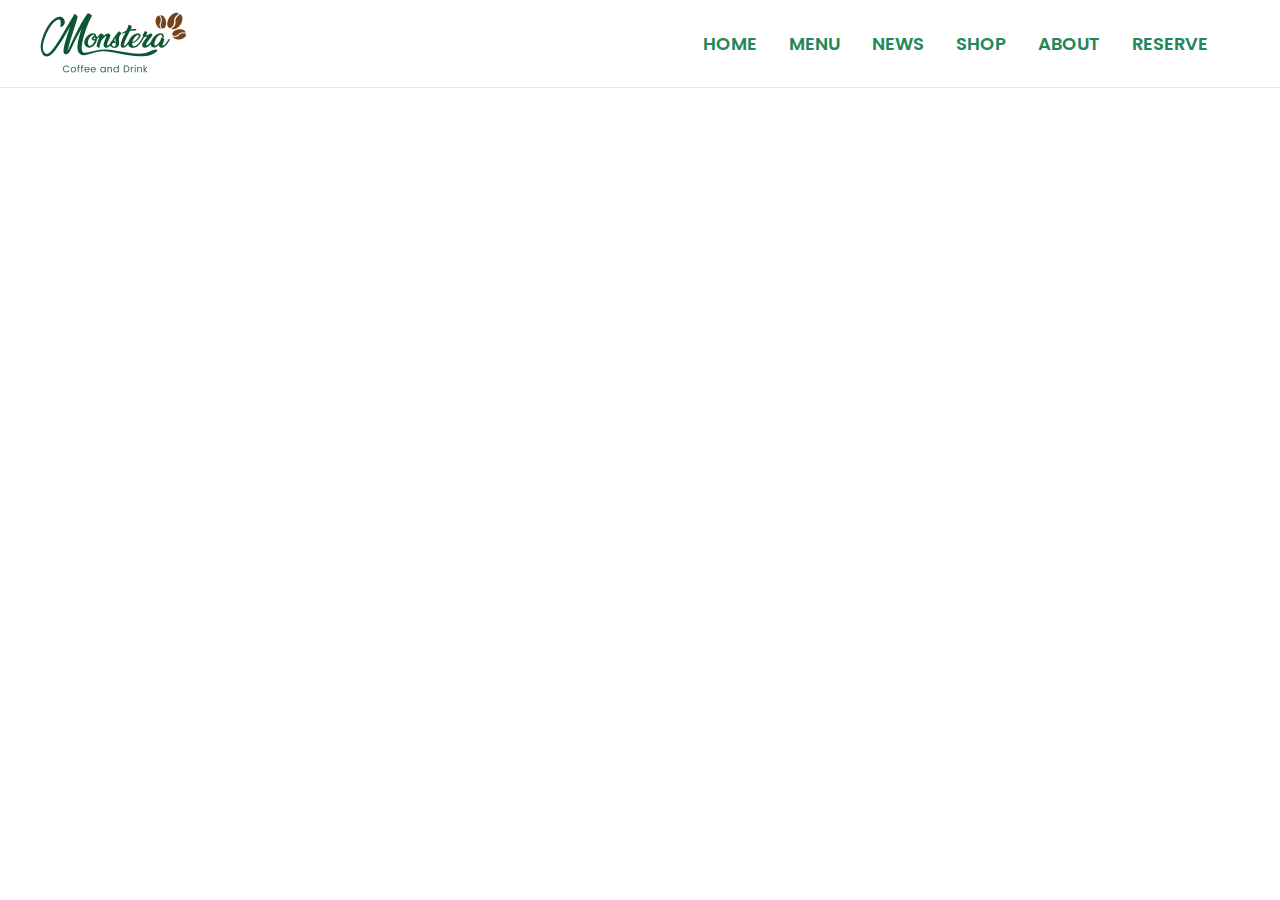
==== menu.html @ 9d906c61 "toi nay ngoi code" ====
<!DOCTYPE html>
<html lang="en">
<head>
    <meta charset="UTF-8">
    <meta name="viewport" content="width=device-width, initial-scale=1.0">
    <link rel="icon" href="./images/logo-black.png">
    <title>Monstera | Menu</title>
    <link rel="stylesheet" href="./css/news-style.css">
    <link rel="preconnect" href="https://fonts.googleapis.com">
    <link rel="preconnect" href="https://fonts.gstatic.com" crossorigin>
    <link href="https://fonts.googleapis.com/css2?family=Cherry+Bomb+One&family=Poppins:wght@300;400;500;600;700;800&family=Send+Flowers&display=swap" rel="stylesheet">
</head>
<body>
    <div class="header-dark">
    </div>       
    <div class="global-main global-main--login">
        <img srcset="images/home/form-logo.png 2x" alt="" class="login-logo">
        <p class="login-title">ログイン</p>
        <p class="login-sub">Monsteraアカウントでログイン</p>
        <form action="#" class="login-form">
            <label for="login-input" class="login-label">メール</label>
            <input type="email" class="login-input" placeholder="Enter your email..." required>
        </form>
        <form action="#" class="login-form">
            <label for="login-input" class="login-label">パスワード</label>
            <input type="password" class="login-input" placeholder="Enter your password..." required>
        </form>
        <button class="login-btn main-btn">ログイン</button>
        <p class="login-forget">パスワードをお忘れですか？</p>
        <div class="login-line"></div>
        <div class="login-diff">
            <p>または</p>
            <div class="login-sns-wrap">
                <img src="images/home/Google.png" alt="" class="login-sns">
                <img src="images/home/Facebook.png" alt="" class="login-sns">
                <img src="images/home/Apple.png" alt="" class="login-sns">
            </div>
            <p>
                で
                <span class="login-change-color">ログイン</span>
            </p>
        </div>
        <p class="login-new">Monsteraアカウントを新規作成</p>
    </div>
    <div class="global-login--comp global-main">
        <p class="comp-title">Monstera</p>
        <img src="images/home/form-logo.png" alt="" class="comp-logo">
        <div class="comp-check">
            <svg xmlns="http://www.w3.org/2000/svg" width="50" height="50" viewBox="0 0 64 64" fill="none">
                <g clip-path="url(#clip0_32_2096)">
                  <path d="M32.0146 64.0293C49.6958 64.0293 64.0293 49.6958 64.0293 32.0146C64.0293 14.3334 49.6958 0 32.0146 0C14.3334 0 0 14.3334 0 32.0146C0 49.6958 14.3334 64.0293 32.0146 64.0293Z" fill="#90C385"/>
                  <path d="M15.0259 30.0229C15.0259 30.0229 28.3531 37.8142 30.96 48.8568C34.6506 27.1232 48.9737 19.6833 48.9737 19.6833" stroke="white" stroke-width="7" stroke-linecap="round" stroke-linejoin="round"/>
                </g>
                <defs>
                  <clipPath id="clip0_32_2096">
                    <rect width="64" height="64" fill="white"/>
                  </clipPath>
                </defs>
            </svg>
        </div>
        <p class="comp-sub">ログインが完了しました！</p>
        <div class="comp-btn-wrap">
            <button class="main-btn comp-btn">完了</button>
        </div>
    </div>
    <div class="update global-main">
        <div class="update-loader">
            <div class="update-item update-item1"></div>
            <div class="update-item update-item2"></div>
            <div class="update-item update-item3"></div>
        </div>
        <p class="update-text">Feature is being updated</p>
        <p class="update-sub">Please try later!</p>
    </div>
    <header class="header" id="header">             
        <div class="header-top container">
            <a href="./index.html" class="logo-box-wrap">
                <img srcset="./images/textLogo-color.png 2x" alt="">
            </a>
            <nav>
                <ul class="menu-list">
                    <li class="menu-item"><a href="./index.html">HOME</a></li>
                    <li class="menu-item"><a href="./menu.html">MENU</a></li>
                    <li class="menu-item"><a href="#">NEWS</a></li>
                    <li class="menu-item"><a href="./shop.html">SHOP</a></li>
                    <li class="menu-item"><a href="./about.html">ABOUT</a></li>
                    <li class="menu-item"><a href="./reserve.html">RESERVE</a></li>
                </ul>
            </nav>
            <div class="header-future">
                <div class="header-search">
                    <svg xmlns="http://www.w3.org/2000/svg" width="32" height="32" viewBox="0 0 29 29" fill="none">
                        <path d="M24.1666 24.1667L19.2729 19.2729M19.2729 19.2729C20.0584 18.4874 20.6814 17.555 21.1065 16.5287C21.5316 15.5024 21.7504 14.4025 21.7504 13.2917C21.7504 12.1808 21.5316 11.0809 21.1065 10.0546C20.6814 9.02837 20.0584 8.09588 19.2729 7.31042C18.4874 6.52495 17.5549 5.90188 16.5287 5.47679C15.5024 5.05169 14.4025 4.8329 13.2917 4.8329C12.1808 4.8329 11.0809 5.05169 10.0546 5.47679C9.02836 5.90188 8.09587 6.52495 7.3104 7.31042C5.72407 8.89674 4.83289 11.0483 4.83289 13.2917C4.83289 15.5351 5.72407 17.6866 7.3104 19.2729C8.89673 20.8592 11.0482 21.7504 13.2917 21.7504C15.5351 21.7504 17.6866 20.8592 19.2729 19.2729Z" stroke="black" stroke-width="2" stroke-linecap="round" stroke-linejoin="round"/>
                    </svg>
                    <div class="header-search-drop">
                        <div class="header-search-wrap">
                            <input type="text" class="header-search-input" placeholder="入力して検索">
                            <a href="#">
                                <button class="header-search-btn main-btn">
                                    検索
                                </button>
                            </a>
                        </div>
                    </div>
                </div>
                <div class="header-cart">
                    <svg xmlns="http://www.w3.org/2000/svg" width="28" height="25" viewBox="0 0 28 25" fill="none">
                        <path d="M9.35665 23.9808C9.93356 23.9808 10.4012 23.5131 10.4012 22.9362C10.4012 22.3593 9.93356 21.8916 9.35665 21.8916C8.77975 21.8916 8.31207 22.3593 8.31207 22.9362C8.31207 23.5131 8.77975 23.9808 9.35665 23.9808Z" stroke="black" stroke-width="2" stroke-linecap="round" stroke-linejoin="round"/>
                        <path d="M23.9808 23.9808C24.5577 23.9808 25.0254 23.5131 25.0254 22.9362C25.0254 22.3593 24.5577 21.8916 23.9808 21.8916C23.4039 21.8916 22.9362 22.3593 22.9362 22.9362C22.9362 23.5131 23.4039 23.9808 23.9808 23.9808Z" stroke="black" stroke-width="2" stroke-linecap="round" stroke-linejoin="round"/>
                        <path d="M1 1H5.17833L8.31208 18.7579H25.0254" stroke="black" stroke-width="2" stroke-linecap="round" stroke-linejoin="round"/>
                        <path d="M8.31206 14.5796H24.5971C24.7179 14.5797 24.835 14.5379 24.9284 14.4613C25.0219 14.3848 25.0859 14.2782 25.1096 14.1598L26.9898 4.75855C27.005 4.68274 27.0032 4.60451 26.9844 4.5295C26.9657 4.4545 26.9306 4.38458 26.8815 4.32481C26.8325 4.26504 26.7708 4.21689 26.7009 4.18385C26.631 4.15081 26.5547 4.1337 26.4773 4.13376H6.2229" stroke="black" stroke-width="2" stroke-linecap="round" stroke-linejoin="round"/>
                    </svg>
                </div>
                <div class="header-user">
                    <svg xmlns="http://www.w3.org/2000/svg" width="30" height="30" viewBox="0 0 28 28" fill="none">
                        <path d="M14 11.6667C16.5774 11.6667 18.6667 9.57732 18.6667 6.99999C18.6667 4.42267 16.5774 2.33333 14 2.33333C11.4227 2.33333 9.33337 4.42267 9.33337 6.99999C9.33337 9.57732 11.4227 11.6667 14 11.6667Z" fill="black"/>
                        <path d="M23.3334 20.4167C23.3334 23.3158 23.3334 25.6667 14 25.6667C4.66669 25.6667 4.66669 23.3158 4.66669 20.4167C4.66669 17.5175 8.84569 15.1667 14 15.1667C19.1544 15.1667 23.3334 17.5175 23.3334 20.4167Z" fill="black"/>
                    </svg>
                    <div class="header-dropdown">
                        <ul class="header-dropdown-list">
                            <li class="header-dropdown-item" id="log-in">Log In</li>
                            <li class="header-dropdown-item" id="sign-up">Sign Up</li>
                            <li class="header-dropdown-item" id="privacy">Privacy</li>
                            <li class="header-dropdown-item" id="term">Terms & Services</li>
                        </ul>
                    </div>
                </div>
            </div>
        </div>
    </header>
    <div class="header-main container">
        <div class="header-item header-item1">
            <div class="header-item1-1 header-img-impo header-img-impo1"></div>
            <div class="header-item1-2 header-img-impo header-img-impo2"></div>
        </div>
        <div class="header-item header-item2">
            <div class="header-item2-1 header-img-impo header-img-impo1"></div>
            <div class="header-item2-2 header-img-impo header-img-impo2"></div>
        </div>
        <div class="header-item header-item3">
            <div class="header-item3-1 header-img-impo header-img-impo1"></div>
            <div class="header-item3-2 header-img-impo header-img-impo2"></div>
        </div>
        <div class="header-item header-item4">
            <div class="header-item4-1 header-img-impo header-img-impo1"></div>
            <div class="header-item4-2 header-img-impo header-img-impo2"></div>
        </div>
        <div class="header-item header-item5">
            <div class="header-item5-1 header-img-impo header-img-impo1"></div>
            <div class="header-item5-2 header-img-impo header-img-impo2"></div>
        </div>
    </div>
    <section class="main">
        
    </section>
    <script href="./js/global.js"></script>
</body>
</html>
---- css/news-style.css ----
*,
*:before,
*:after {
  box-sizing: border-box;
}

* {
  margin: 0;
  padding: 0;
  font: inherit;
}

img,
picture,
svg,
video {
  display: block;
  max-width: 100%;
}

input,
select,
textarea {
  background-color: transparent;
  outline: none;
}

button {
  cursor: pointer;
  background-color: transparent;
  outline: none;
  border: 0;
}

html {
  scroll-behavior: smooth;
}

body {
  min-height: 100vh;
  font-weight: 400;
  font-size: 16px;
  line-height: normal;
}

a {
  text-decoration: none;
}

li {
  list-style-type: none;
}

body {
  font-family: "Poppins", sans-serif;
}

.container {
  max-width: 1280px;
  margin: 0 auto;
  padding: 0 40px;
}

.main-btn {
  color: #FFF;
  font-size: 18px;
  font-weight: 500;
  text-align: center;
  background-color: #238759;
  padding: 10px 20px;
  display: inline-block;
  white-space: nowrap;
  display: flex;
  align-items: center;
  justify-content: space-between;
  transition: 0.2s;
}
.main-btn:hover {
  background-color: #0E5837;
}

.more-btn {
  position: relative;
  margin: 0 auto;
  transition: 0.5s;
  width: 125px;
}
.more-btn:hover {
  width: 160px;
}
.more-btn:hover .right-arrow {
  display: block;
  width: 24px;
  height: 24px;
  z-index: 10;
}

.right-arrow {
  display: none;
  position: absolute;
  right: 20px;
}

.main-title {
  font-size: 28px;
  font-weight: 600;
  text-align: center;
  margin-bottom: 80px;
}
.main-title h2 {
  display: inline-block;
  position: relative;
}
.main-title h2:before {
  content: "";
  width: 0;
  height: 5px;
  background-color: #238759;
  position: absolute;
  bottom: 0;
  left: 50%;
  transform: translateX(-50%);
  transition: 0.2s;
}

.new, .shop, .campain {
  margin-bottom: 90px;
}
.new:hover .main-title h2::before, .shop:hover .main-title h2::before, .campain:hover .main-title h2::before {
  width: 100%;
}

@media screen and (max-width: 1536px) {
  .best {
    display: none;
  }
  .new, .shop, .campain {
    margin-bottom: 60px;
  }
  .new:hover .main-title h2::before, .shop:hover .main-title h2::before, .campain:hover .main-title h2::before {
    width: 100%;
  }
}
.header-dark {
  position: absolute;
  width: 100vw;
  height: 100vh;
  background: rgba(0, 0, 0, 0.5);
  opacity: 0;
  z-index: -100;
  transition: 0.5s;
}

.header {
  width: 100vw;
  margin-bottom: 30px;
  display: flex;
  justify-content: center;
  align-items: center;
  border-bottom: 1px solid rgba(0, 0, 0, 0.1);
}
.header-top {
  width: 100%;
  display: flex;
  align-items: center;
  justify-content: space-between;
  z-index: 100;
}
.header .logo-box-wrap {
  display: block;
  padding: 10px 0;
}
.header-future {
  display: flex;
  align-items: center;
  gap: 28px;
}
.header-user {
  position: relative;
}
.header-user:hover .header-dropdown {
  display: block;
}
.header-dropdown {
  display: none;
  position: absolute;
  background-color: rgba(255, 255, 255, 0.5);
  border: 1px solid rgba(0, 0, 0, 0.1);
  padding: 10px 20px 0px 20px;
  right: 0;
  border-radius: 10px 10px 10px 10px;
  margin-top: 20px;
  text-align: center;
  color: #474747;
  font-weight: 500;
  line-height: normal;
  white-space: nowrap;
}
.header-dropdown::before {
  content: "";
  width: 0;
  height: 0;
  border-left: 8px solid transparent;
  border-right: 8px solid transparent;
  border-bottom: 15px solid rgba(255, 255, 255, 0.5);
  position: absolute;
  right: 7px;
  top: 0;
  transform: translateY(-100%);
}
.header-dropdown-item {
  margin-bottom: 10px;
  cursor: pointer;
  position: relative;
  color: #474747;
}
.header-dropdown-item:first-child::before {
  content: "";
  width: 130%;
  height: 95%;
  position: absolute;
  background-color: transparent;
  left: 0;
  transform: translateY(-150%);
}
.header-dropdown-item:hover {
  color: #238759;
}
.header-search {
  position: relative;
}
.header-search:hover .header-search-drop {
  display: block;
}
.header-search-drop {
  margin-top: 12px;
  position: absolute;
  display: none;
  right: 0;
  padding: 0 0 50px 50px;
}
.header-search-drop::before {
  content: "";
  width: 60%;
  height: 50%;
  right: 0;
  background-color: #fff;
  position: absolute;
  transform: translateY(-100%);
  background-color: transparent;
}
.header-search-wrap {
  display: flex;
  border-radius: 5px;
  background-color: rgba(255, 255, 255, 0.75);
  border: 1px solid #474747;
}
.header-search-input {
  border-radius: 5px 0 0 5px;
  border: none;
  border-right: 0px;
  padding: 0 10px 0 15px;
}
.header-search-input::placeholder {
  font-size: 12px;
}
.header-search-input:focus {
  color: #474747;
}
.header-search-btn {
  font-size: 16px;
  padding: 5px 10px;
  border-radius: 0 5px 5px 0;
}
.header .sns-list {
  margin-top: 40px;
}

.menu-list {
  margin-left: 40px;
  display: flex;
  align-items: center;
}
.menu-item a {
  color: #238759;
  font-size: 18px;
  font-weight: 600;
  line-height: normal;
}

.menu-list li {
  position: relative;
  margin-right: 32px;
}
.menu-list li::before {
  content: "";
  width: 0;
  height: 3px;
  background-color: #238759;
  position: absolute;
  bottom: -2px;
  left: 50%;
  transform: translateX(-50%);
  transition: 0.2s;
}
.menu-list li:hover::before {
  width: 80%;
}

.header-main {
  display: grid;
  grid-template-columns: 1fr 1fr 1fr 1fr;
  grid-template-rows: 2fr 1fr;
  gap: 4px;
  grid-template-areas: "item1 item1 item2 item2" "item3 item4 item4 item5";
  margin-bottom: 40px;
}
.header-item {
  box-shadow: rgba(100, 100, 111, 0.2) 0px 7px 29px 0px;
  position: relative;
  overflow: hidden;
}
.header-item:nth-child(1) > .header-img-impo {
  animation-delay: 0;
}
.header-item:nth-child(2) > .header-img-impo {
  animation-delay: 0.2s;
}
.header-item:nth-child(3) > .header-img-impo {
  animation-delay: 0.4s;
}
.header-item:nth-child(4) > .header-img-impo {
  animation-delay: 0.6s;
}
.header-item:nth-child(5) > .header-img-impo {
  animation-delay: 0.8s;
}
.header-img-impo {
  width: 100%;
  height: 100%;
  background-size: cover;
  position: absolute;
}
.header-img-impo1 {
  animation: subSlider1 10s linear infinite;
}
.header-img-impo2 {
  animation: subSlider2 10s linear infinite;
}
.header-item1 {
  height: 400px;
  grid-area: item1;
}
.header-item1-1 {
  background-image: url(../images/shop/header1-1.png);
  background-position: center right;
}
.header-item1-2 {
  background-image: url(../images/shop/header1-2.png);
}
.header-item2 {
  grid-area: item2;
}
.header-item2-1 {
  background-image: url(../images/shop/header2-1.png);
}
.header-item2-2 {
  background-image: url(../images/shop/header2-2.png);
}
.header-item3 {
  grid-area: item3;
}
.header-item3-1 {
  background-image: url(../images/shop/header3-1.png);
}
.header-item3-2 {
  background-image: url(../images/shop/header3-2.png);
}
.header-item4 {
  grid-area: item4;
}
.header-item4-1 {
  background-image: url(../images/shop/header4-1.png);
}
.header-item4-2 {
  background-image: url(../images/shop/header4-2.png);
}
.header-item5 {
  grid-area: item5;
}
.header-item5-1 {
  background-image: url(../images/shop/header5-1.png);
}
.header-item5-2 {
  background-image: url(../images/shop/header5-2.png);
}

@keyframes subSlider1 {
  0% {
    opacity: 0.5;
    transform: scale(1.05005);
  }
  2% {
    opacity: 1;
  }
  48% {
    opacity: 1;
  }
  52% {
    opacity: 0;
    transform: scale(1.08);
  }
  98% {
    opacity: 0;
    transform: scale(1);
  }
  100% {
    opacity: 0.5;
    transform: scale(1.05005);
  }
}
@keyframes subSlider2 {
  0% {
    opacity: 0.5;
    transform: scale(1.05095);
  }
  2% {
    opacity: 0;
    transform: scale(1.051);
  }
  48% {
    opacity: 0;
    transform: scale(1);
  }
  52% {
    opacity: 1;
  }
  98% {
    opacity: 1;
  }
  100% {
    opacity: 0.5;
    transform: scale(1.05095);
  }
}
.header-search:hover path,
.header-cart:hover path {
  stroke: #238759;
}

.header-user:hover path {
  fill: #238759;
}

@media screen and (max-width: 1536px) {
  .header-future {
    display: none;
  }
}
.global-main {
  padding: 30px 35px;
  background: rgb(255, 255, 255);
  display: inline-block;
  position: absolute;
  top: 50%;
  left: 50%;
  transform: translate(-50%, -50%) scale(0.01);
  z-index: 200;
  display: flex;
  flex-direction: column;
  opacity: 0;
  border-radius: 20px;
  transition: 0.4s;
  z-index: 10000;
}

.header-dark-active {
  opacity: 1;
  z-index: 500;
}

.login-active {
  top: 50%;
  transform: translate(-50%, -50%) scale(1);
  opacity: 1;
}

.login-logo {
  width: 125px;
  height: 120px;
  margin: 0 auto;
}
.login-title {
  color: #238759;
  font-size: 28px;
  font-weight: 600;
  text-align: center;
  margin-bottom: 10px;
}
.login-sub {
  color: #0E5837;
  font-size: 18px;
  font-weight: 600;
  text-align: center;
  margin-bottom: 20px;
}
.login-form {
  padding: 15px 10px;
  border: 1px solid rgba(0, 0, 0, 0.25);
  border-radius: 10px;
  width: 370px;
  display: flex;
  justify-content: space-between;
  margin-bottom: 15px;
}
.login-label {
  font-size: 16px;
  font-weight: 600;
  width: 80px;
}
.login-input {
  border: none;
  width: 240px;
}
.login-input::placeholder {
  color: rgba(0, 0, 0, 0.25);
}
.login-input:focus {
  color: #474747;
}
.login-forget, .login-new {
  font-size: 14px;
  font-weight: 500;
  color: #238759;
  text-align: center;
}
.login-line {
  width: 80%;
  height: 1px;
  background-color: rgba(0, 0, 0, 0.25);
  margin: 10px auto 15px;
}
.login-diff {
  display: flex;
  align-items: center;
  gap: 5px;
  justify-content: center;
  margin-bottom: 20px;
}
.login-diff p {
  font-size: 20px;
  font-weight: 500;
}
.login-diff span {
  color: #238759;
  font-size: 20px;
  font-weight: 600;
  letter-spacing: 1.7px;
}
.login-sns-wrap {
  display: flex;
  align-items: center;
  gap: 5px;
}
.login-sns {
  transform: scale(0.9);
}
.login-sns:first-child {
  margin-left: 2px;
}
.login-sns:last-child {
  margin-top: -3px;
  margin-left: -3px;
}
.login-btn {
  width: 100%;
  display: block;
  margin-top: 5px;
  border-radius: 5px;
  margin-bottom: 15px;
}

.comp-title {
  font-family: "Send Flowers", sans-serif;
  font-size: 50px;
  text-align: center;
}
.comp-logo {
  width: 125px;
  height: 120px;
  margin: 0 auto;
  margin-bottom: 20px;
}
.comp-check {
  display: inline-block;
  margin: 0 auto;
  margin-bottom: 15px;
}
.comp-sub {
  font-size: 20px;
  font-weight: 600;
  color: #238759;
  text-align: center;
  margin-bottom: 20px;
}
.comp-btn {
  margin: 0 auto;
  font-size: 16px;
  font-weight: 500;
}

.update {
  display: flex;
  justify-content: center;
  align-items: center;
}
.update-loader {
  display: flex;
  justify-content: space-between;
  align-items: center;
  width: 60px;
  height: 60px;
  margin-top: 15px;
}
.update-item {
  width: 15px;
  height: 15px;
  background-color: #238759;
  display: flex;
  border-radius: 50%;
}
.update-item1 {
  animation: loader 0.5s infinite linear alternate;
}
.update-item2 {
  animation: loader 0.5s infinite linear alternate 0.25s;
}
.update-item3 {
  animation: loader 0.5s infinite linear alternate 0.55s;
}
.update-text {
  color: #474747;
  font-weight: 500;
  font-size: 15px;
}
.update-sub {
  color: #474747;
  font-weight: 500;
  font-size: 25px;
}

@keyframes loader {
  from {
    transform: translateY(0);
  }
  to {
    transform: translateY(-200%);
  }
}
.header-main {
  margin-top: 40px;
  display: flex;
  position: relative;
  height: 550px;
  padding: 0 100px;
}
.header-content {
  margin-top: 110px;
}
.header-title {
  margin-bottom: 22px;
  color: #4B4B4B;
  font-size: 32px;
  font-weight: 600;
  line-height: 159%;
}
.header-title::first-line {
  font-size: 43px;
}
.header-change-color {
  color: #238759;
}
.header-form {
  display: flex;
  align-items: center;
}
.header-label {
  margin-top: -25px;
  color: #238759;
  font-size: 24px;
  font-weight: 600;
  line-height: 108.5%;
  margin-right: 15px;
  display: block;
}
.header-input {
  display: block;
  border: 1px solid rgba(0, 0, 0, 0.1);
  padding: 12px 25px;
  border-radius: 5px;
  width: 425px;
  margin-bottom: 30px;
}
.header-input::placeholder {
  color: rgba(0, 0, 0, 0.25);
  line-height: 108.5%;
  font-size: 16px;
}
.header-img {
  margin-top: 40px;
  background-color: #238759;
  position: absolute;
  width: 408px;
  height: 408px;
  border-radius: 50%;
  right: 100px;
  z-index: -10;
}
.header-img img {
  animation: flyer 3s infinite alternate ease-in-out;
}

@keyframes flyer {
  0% {
    transform: translate(12%, -8%) rotate(10deg) scale(1.1);
  }
  100% {
    transform: translate(12%, -3%) rotate(10deg) scale(1.1);
  }
}
.anker {
  display: flex;
  align-items: center;
  justify-content: center;
}
.anker-list {
  display: flex;
  gap: 20px;
}
.anker-title {
  color: #238759;
  font-size: 20px;
  font-weight: 700;
  margin-right: 40px;
}
.anker-item {
  font-weight: 600;
  padding: 8px 30px;
  border-radius: 100px;
  background: rgba(0, 0, 0, 0.1);
  letter-spacing: 1.4px;
}
.anker-item:hover .anker-item {
  background-color: rgba(0, 0, 0, 0.1);
}
.anker-item a {
  color: #000;
}

.campains, .business {
  margin-top: 40px;
  margin-bottom: 0;
  padding-top: 30px;
}
.campains-wrap, .business-wrap {
  display: flex;
  justify-content: center;
  gap: 20px;
  padding: 0 100px;
  flex-wrap: wrap;
  margin-bottom: 30px;
}
.campains-item, .business-item {
  min-width: calc(50% - 10px);
  padding: 12px;
  display: flex;
  border-radius: 20px;
  border: 1px solid rgba(0, 0, 0, 0.25);
  background-color: #fff;
}
.campains-item:hover .campains-img img,
.campains-item:hover .business-img img, .business-item:hover .campains-img img,
.business-item:hover .business-img img {
  transform: scale(1.1);
}
.campains-img, .business-img {
  min-width: 156px;
  height: 156px;
  object-fit: cover;
  overflow: hidden;
  border-radius: 10px;
  margin-right: 16px;
}
.campains-img img, .business-img img {
  transition: 0.2s;
}
.campains-time, .business-time {
  color: #797978;
  font-size: 12px;
}
.campains-title, .business-title {
  margin: 4px 0 7px;
  font-size: 20px;
  font-weight: 600;
}
.campains-desc, .business-desc {
  font-size: 15px;
  max-width: 280px;
}
.campains-main-title, .business-main-title {
  margin-bottom: 60px;
}

.footer {
  background-color: #238759;
  padding: 65px 0 25px;
}
.footer-container {
  position: relative;
}
.footer-name {
  font-family: "Send Flowers", sans-serif;
  font-size: 64px;
  color: #fff;
}
.footer-main {
  display: flex;
  justify-content: space-between;
  margin-bottom: 50px;
}
.footer-content {
  width: 525px;
}
.footer-top {
  display: flex;
  align-items: center;
  justify-content: space-between;
  margin-top: 10px;
  margin-bottom: 22px;
}
.footer-feature {
  display: flex;
  justify-content: space-between;
}
.footer-feature a:hover {
  opacity: 0.7;
}
.footer-col {
  display: flex;
  flex-direction: column;
}
.footer-item {
  color: #FFF;
  font-size: 16px;
  font-weight: 300;
}
.footer-subs-title {
  color: #FFF;
  font-size: 46px;
  font-weight: 700;
  line-height: 108.5%;
  margin-bottom: 25px;
}
.footer-subs-title::first-line {
  font-size: 36px;
}
.footer input {
  width: 425px;
  height: 42px;
  background: rgba(255, 255, 255, 0.85);
  border: none;
  border-radius: 5px;
  padding: 0 25px;
}
.footer input::placeholder {
  color: rgba(0, 0, 0, 0.25);
  line-height: 108.5%;
}
.footer-type {
  font-size: 24px;
  color: white;
  margin-right: 22px;
}
.footer-btn {
  background-color: #0E5837;
  margin-top: 20px;
}
.footer-btn:hover {
  background-color: #084429;
}
.footer-to-top {
  display: flex;
  align-items: center;
  gap: 5px;
  justify-content: right;
  font-size: 14px;
  font-weight: 500;
  color: white;
  transition: 0.2s;
  position: absolute;
  bottom: 0;
  right: 0;
}
.footer-to-top:hover {
  opacity: 0.6;
}
.footer-copy {
  font-size: 12px;
  font-weight: 400;
  color: white;
  text-align: center;
}

@media screen and (max-width: 1536px) {
  .footer-subs {
    display: none;
  }
  .footer-content {
    margin: 0 auto;
  }
  .footer-to-top {
    right: 20px;
  }
}

/*# sourceMappingURL=news-style.css.map */
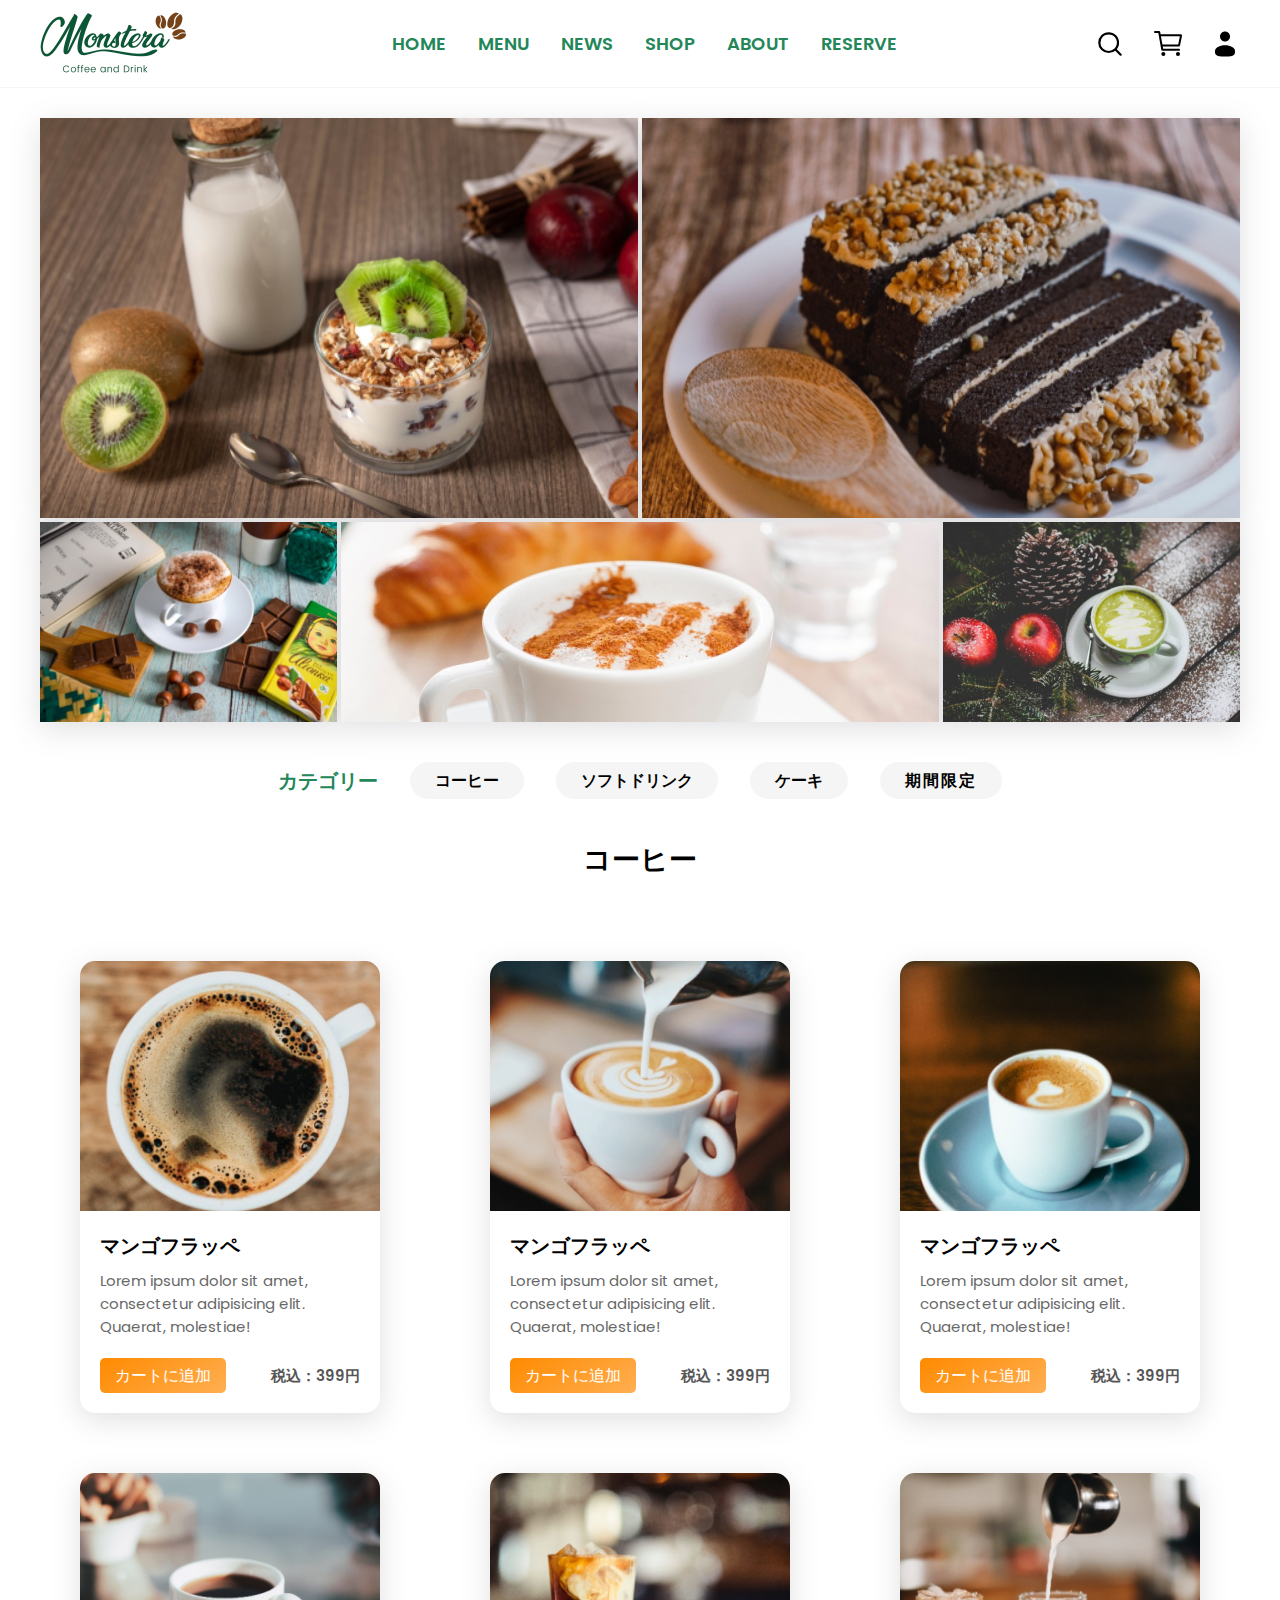
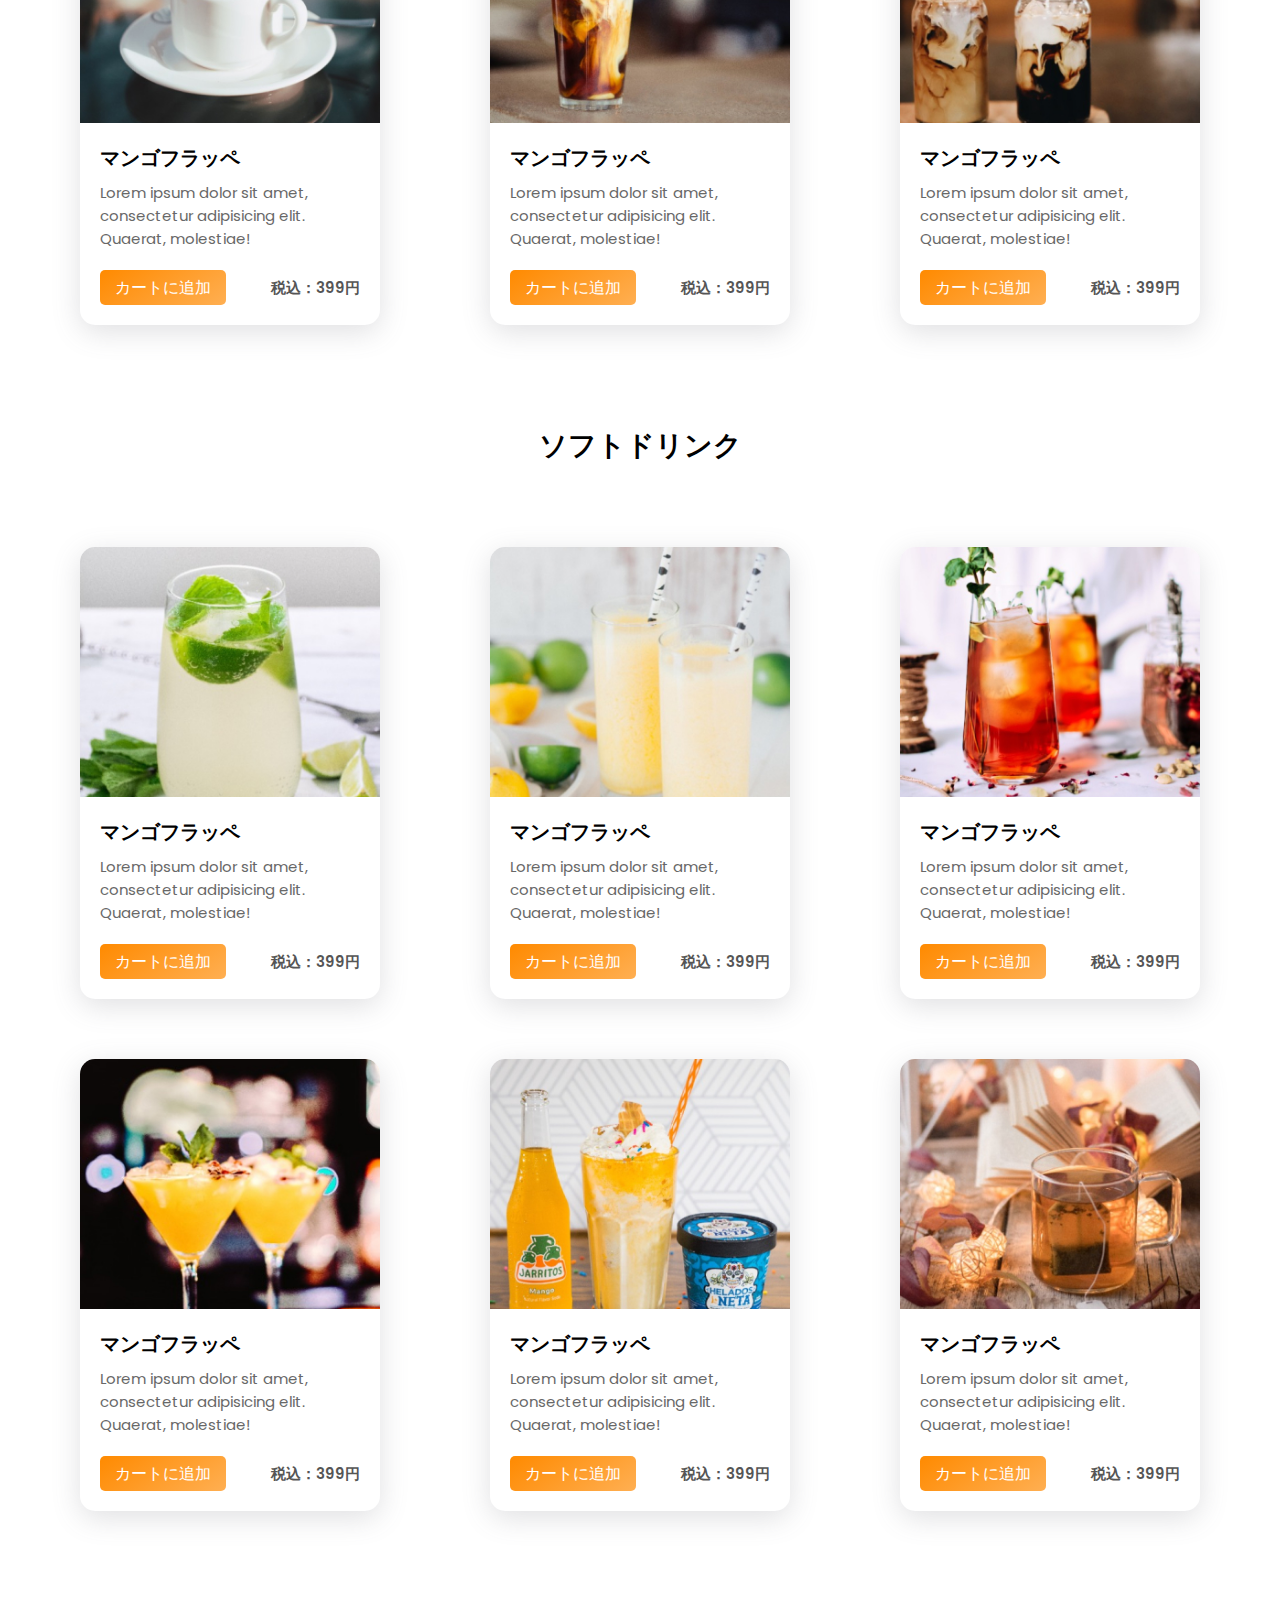
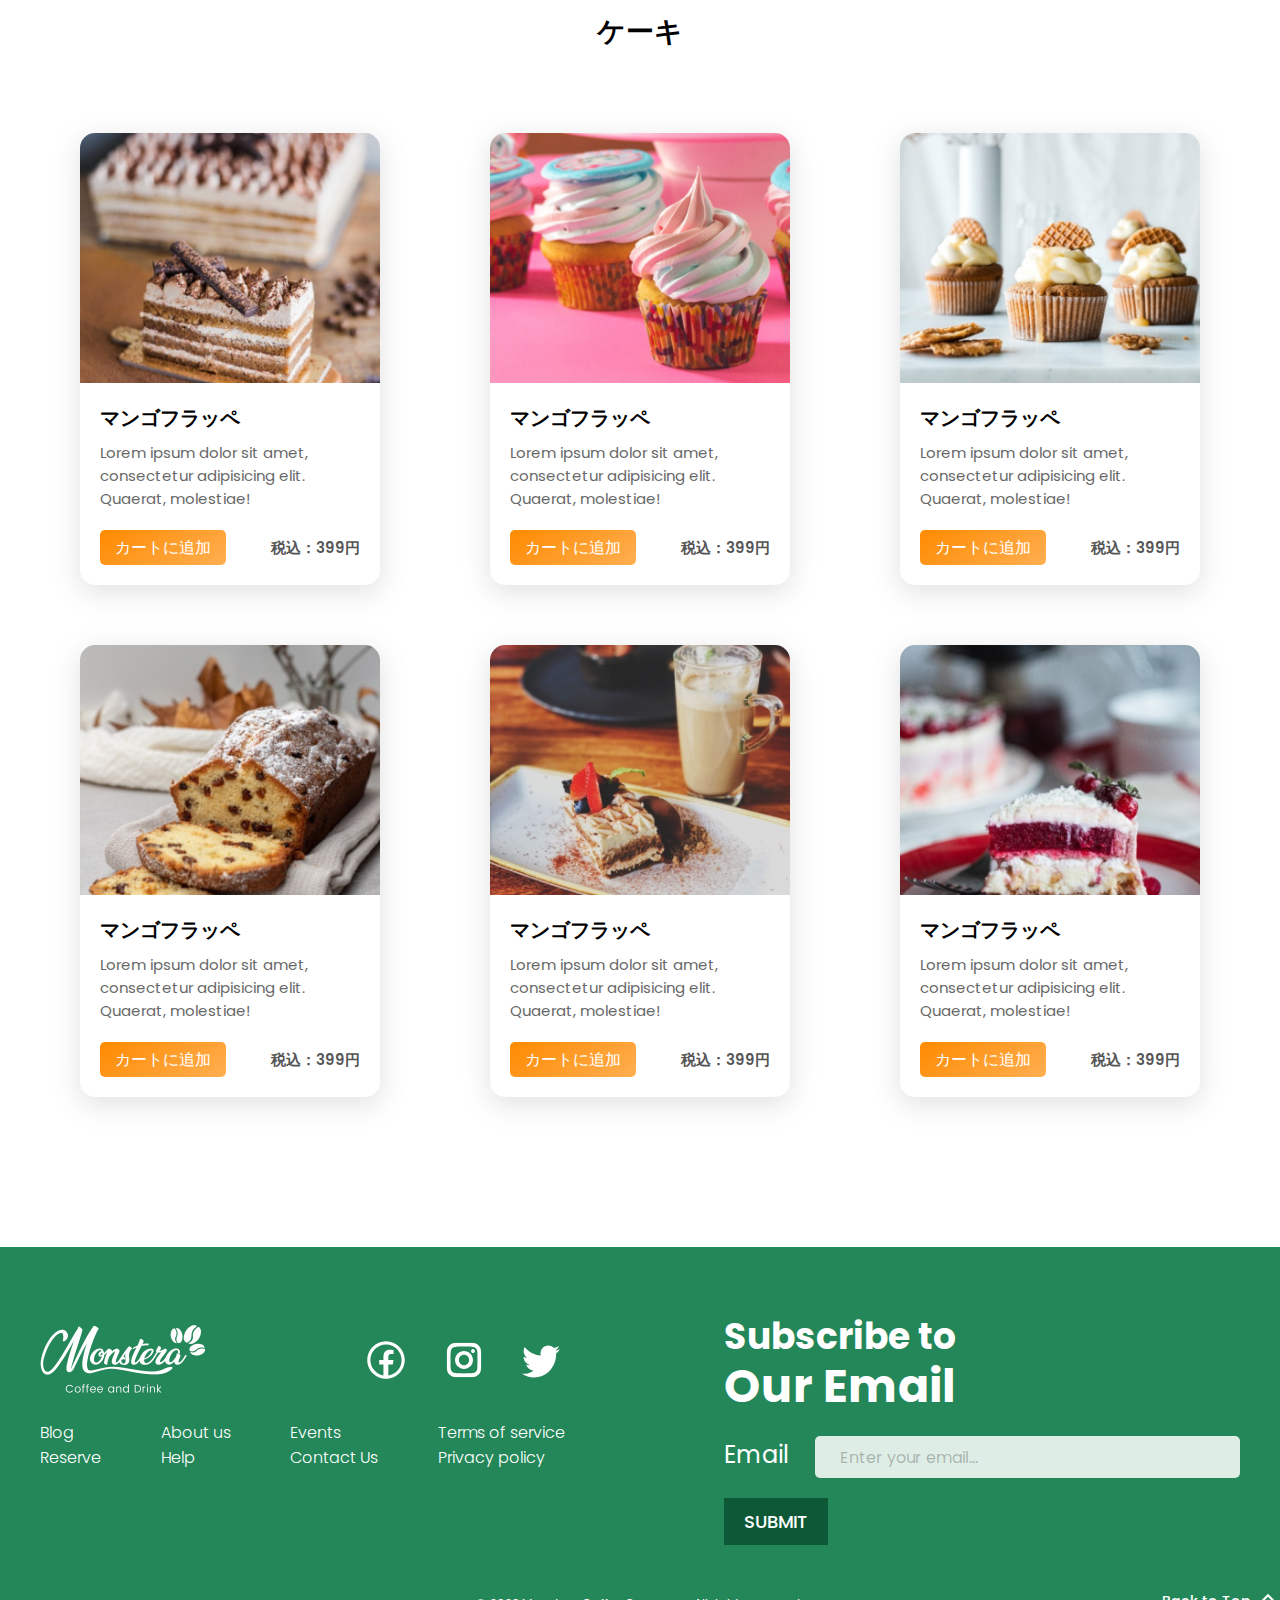
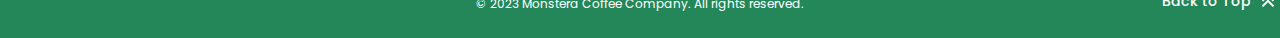
==== commit 4094064d: "m" ====
--- a/menu.html
+++ b/menu.html
@@ -5,7 +5,7 @@
     <meta name="viewport" content="width=device-width, initial-scale=1.0">
     <link rel="icon" href="./images/logo-black.png">
     <title>Monstera | Menu</title>
-    <link rel="stylesheet" href="./css/news-style.css">
+    <link rel="stylesheet" href="./css/menu-style.css">
     <link rel="preconnect" href="https://fonts.googleapis.com">
     <link rel="preconnect" href="https://fonts.gstatic.com" crossorigin>
     <link href="https://fonts.googleapis.com/css2?family=Cherry+Bomb+One&family=Poppins:wght@300;400;500;600;700;800&family=Send+Flowers&display=swap" rel="stylesheet">
@@ -81,8 +81,8 @@
                 <ul class="menu-list">
                     <li class="menu-item"><a href="./index.html">HOME</a></li>
                     <li class="menu-item"><a href="./menu.html">MENU</a></li>
-                    <li class="menu-item"><a href="#">NEWS</a></li>
-                    <li class="menu-item"><a href="./shop.html">SHOP</a></li>
+                    <li class="menu-item"><a href="./news.html">NEWS</a></li>
+                    <li class="menu-item"><a href="#">SHOP</a></li>
                     <li class="menu-item"><a href="./about.html">ABOUT</a></li>
                     <li class="menu-item"><a href="./reserve.html">RESERVE</a></li>
                 </ul>
@@ -151,8 +151,403 @@
         </div>
     </div>
     <section class="main">
-        
+        <div class="category">
+            <div class="category-title">
+                カテゴリー
+            </div>
+            <ul class="category-list">
+                <li class="category-item"><a href="#coffee">コーヒー</a></li>
+                <li class="category-item"><a href="#soft">ソフトドリンク</a></li>
+                <li class="category-item"><a href="#cake">ケーキ</a></li>
+                <li class="category-item"><a href="#kikan">期間限定</a></li>
+            </ul>
+        </div>
+        <div class="coffee container" id="coffee">
+            <div class="main-title">
+                <h2>コーヒー</h2>
+            </div>
+            <div class="coffee-container">
+                <div class="coffee-item">
+                    <div class="coffee-img"><img src="./images/menu/cf1.jpg" alt=""></div>
+                    <div class="coffee-content">
+                        <p class="coffee-item-title">マンゴフラッペ</p>
+                        <p class="coffee-desc">Lorem ipsum dolor sit amet, consectetur adipisicing elit. Quaerat, molestiae!</p>
+                        <div class="coffee-bottom">
+                            <button class="orange-btn">
+                                <p class="orange-add">カートに追加</p>
+                                <img srcset="images/shop/button-cart.png 2x" alt="" class="orange-cart">
+                            </button>
+                            <div class="coffee-price">
+                                税込：399円
+                            </div>
+                        </div>
+                    </div>
+                </div>
+                <div class="coffee-item">
+                    <div class="coffee-img"><img src="./images/menu/cf2.jpg" alt=""></div>
+                    <div class="coffee-content">
+                        <p class="coffee-item-title">マンゴフラッペ</p>
+                        <p class="coffee-desc">Lorem ipsum dolor sit amet, consectetur adipisicing elit. Quaerat, molestiae!</p>
+                        <div class="coffee-bottom">
+                            <button class="orange-btn">
+                                <p class="orange-add">カートに追加</p>
+                                <img srcset="images/shop/button-cart.png 2x" alt="" class="orange-cart">
+                            </button>
+                            <div class="coffee-price">
+                                税込：399円
+                            </div>
+                        </div>
+                    </div>
+                </div>
+                <div class="coffee-item">
+                    <div class="coffee-img"><img src="./images/menu/cf3.jpg" alt=""></div>
+                    <div class="coffee-content">
+                        <p class="coffee-item-title">マンゴフラッペ</p>
+                        <p class="coffee-desc">Lorem ipsum dolor sit amet, consectetur adipisicing elit. Quaerat, molestiae!</p>
+                        <div class="coffee-bottom">
+                            <button class="orange-btn">
+                                <p class="orange-add">カートに追加</p>
+                                <img srcset="images/shop/button-cart.png 2x" alt="" class="orange-cart">
+                            </button>
+                            <div class="coffee-price">
+                                税込：399円
+                            </div>
+                        </div>
+                    </div>
+                </div>
+                <div class="coffee-item">
+                    <div class="coffee-img"><img src="./images/menu/cf4.jpg" alt=""></div>
+                    <div class="coffee-content">
+                        <p class="coffee-item-title">マンゴフラッペ</p>
+                        <p class="coffee-desc">Lorem ipsum dolor sit amet, consectetur adipisicing elit. Quaerat, molestiae!</p>
+                        <div class="coffee-bottom">
+                            <button class="orange-btn">
+                                <p class="orange-add">カートに追加</p>
+                                <img srcset="images/shop/button-cart.png 2x" alt="" class="orange-cart">
+                            </button>
+                            <div class="coffee-price">
+                                税込：399円
+                            </div>
+                        </div>
+                    </div>
+                </div>
+                <div class="coffee-item">
+                    <div class="coffee-img"><img src="./images/menu/cf5.jpg" alt=""></div>
+                    <div class="coffee-content">
+                        <p class="coffee-item-title">マンゴフラッペ</p>
+                        <p class="coffee-desc">Lorem ipsum dolor sit amet, consectetur adipisicing elit. Quaerat, molestiae!</p>
+                        <div class="coffee-bottom">
+                            <button class="orange-btn">
+                                <p class="orange-add">カートに追加</p>
+                                <img srcset="images/shop/button-cart.png 2x" alt="" class="orange-cart">
+                            </button>
+                            <div class="coffee-price">
+                                税込：399円
+                            </div>
+                        </div>
+                    </div>
+                </div>
+                <div class="coffee-item">
+                    <div class="coffee-img"><img src="./images/menu/cf6.jpg" alt=""></div>
+                    <div class="coffee-content">
+                        <p class="coffee-item-title">マンゴフラッペ</p>
+                        <p class="coffee-desc">Lorem ipsum dolor sit amet, consectetur adipisicing elit. Quaerat, molestiae!</p>
+                        <div class="coffee-bottom">
+                            <button class="orange-btn">
+                                <p class="orange-add">カートに追加</p>
+                                <img srcset="images/shop/button-cart.png 2x" alt="" class="orange-cart">
+                            </button>
+                            <div class="coffee-price">
+                                税込：399円
+                            </div>
+                        </div>
+                    </div>
+                </div>
+            </div>
+        </div>
+        <div class="coffee container soft" id="soft">
+            <div class="main-title">
+                <h2>ソフトドリンク</h2>
+            </div>
+            <div class="coffee-container">
+                <div class="coffee-item">
+                    <div class="coffee-img"><img src="./images/menu/so1.jpg" alt=""></div>
+                    <div class="coffee-content">
+                        <p class="coffee-item-title">マンゴフラッペ</p>
+                        <p class="coffee-desc">Lorem ipsum dolor sit amet, consectetur adipisicing elit. Quaerat, molestiae!</p>
+                        <div class="coffee-bottom">
+                            <button class="orange-btn">
+                                <p class="orange-add">カートに追加</p>
+                                <img srcset="images/shop/button-cart.png 2x" alt="" class="orange-cart">
+                            </button>
+                            <div class="coffee-price">
+                                税込：399円
+                            </div>
+                        </div>
+                    </div>
+                </div>
+                <div class="coffee-item">
+                    <div class="coffee-img"><img src="./images/menu/so2.jpg" alt=""></div>
+                    <div class="coffee-content">
+                        <p class="coffee-item-title">マンゴフラッペ</p>
+                        <p class="coffee-desc">Lorem ipsum dolor sit amet, consectetur adipisicing elit. Quaerat, molestiae!</p>
+                        <div class="coffee-bottom">
+                            <button class="orange-btn">
+                                <p class="orange-add">カートに追加</p>
+                                <img srcset="images/shop/button-cart.png 2x" alt="" class="orange-cart">
+                            </button>
+                            <div class="coffee-price">
+                                税込：399円
+                            </div>
+                        </div>
+                    </div>
+                </div>
+                <div class="coffee-item">
+                    <div class="coffee-img"><img src="./images/menu/so3.jpg" alt=""></div>
+                    <div class="coffee-content">
+                        <p class="coffee-item-title">マンゴフラッペ</p>
+                        <p class="coffee-desc">Lorem ipsum dolor sit amet, consectetur adipisicing elit. Quaerat, molestiae!</p>
+                        <div class="coffee-bottom">
+                            <button class="orange-btn">
+                                <p class="orange-add">カートに追加</p>
+                                <img srcset="images/shop/button-cart.png 2x" alt="" class="orange-cart">
+                            </button>
+                            <div class="coffee-price">
+                                税込：399円
+                            </div>
+                        </div>
+                    </div>
+                </div>
+                <div class="coffee-item">
+                    <div class="coffee-img"><img src="./images/menu/so4.jpg" alt=""></div>
+                    <div class="coffee-content">
+                        <p class="coffee-item-title">マンゴフラッペ</p>
+                        <p class="coffee-desc">Lorem ipsum dolor sit amet, consectetur adipisicing elit. Quaerat, molestiae!</p>
+                        <div class="coffee-bottom">
+                            <button class="orange-btn">
+                                <p class="orange-add">カートに追加</p>
+                                <img srcset="images/shop/button-cart.png 2x" alt="" class="orange-cart">
+                            </button>
+                            <div class="coffee-price">
+                                税込：399円
+                            </div>
+                        </div>
+                    </div>
+                </div>
+                <div class="coffee-item">
+                    <div class="coffee-img"><img src="./images/menu/so5.jpg" alt=""></div>
+                    <div class="coffee-content">
+                        <p class="coffee-item-title">マンゴフラッペ</p>
+                        <p class="coffee-desc">Lorem ipsum dolor sit amet, consectetur adipisicing elit. Quaerat, molestiae!</p>
+                        <div class="coffee-bottom">
+                            <button class="orange-btn">
+                                <p class="orange-add">カートに追加</p>
+                                <img srcset="images/shop/button-cart.png 2x" alt="" class="orange-cart">
+                            </button>
+                            <div class="coffee-price">
+                                税込：399円
+                            </div>
+                        </div>
+                    </div>
+                </div>
+                <div class="coffee-item">
+                    <div class="coffee-img"><img src="./images/menu/so6.jpg" alt=""></div>
+                    <div class="coffee-content">
+                        <p class="coffee-item-title">マンゴフラッペ</p>
+                        <p class="coffee-desc">Lorem ipsum dolor sit amet, consectetur adipisicing elit. Quaerat, molestiae!</p>
+                        <div class="coffee-bottom">
+                            <button class="orange-btn">
+                                <p class="orange-add">カートに追加</p>
+                                <img srcset="images/shop/button-cart.png 2x" alt="" class="orange-cart">
+                            </button>
+                            <div class="coffee-price">
+                                税込：399円
+                            </div>
+                        </div>
+                    </div>
+                </div>
+            </div>
+        </div>
+        <div class="coffee container cake" id="cake">
+            <div class="main-title">
+                <h2>ケーキ</h2>
+            </div>
+            <div class="coffee-container">
+                <div class="coffee-item">
+                    <div class="coffee-img"><img src="./images/menu/ca1.jpg" alt=""></div>
+                    <div class="coffee-content">
+                        <p class="coffee-item-title">マンゴフラッペ</p>
+                        <p class="coffee-desc">Lorem ipsum dolor sit amet, consectetur adipisicing elit. Quaerat, molestiae!</p>
+                        <div class="coffee-bottom">
+                            <button class="orange-btn">
+                                <p class="orange-add">カートに追加</p>
+                                <img srcset="images/shop/button-cart.png 2x" alt="" class="orange-cart">
+                            </button>
+                            <div class="coffee-price">
+                                税込：399円
+                            </div>
+                        </div>
+                    </div>
+                </div>
+                <div class="coffee-item">
+                    <div class="coffee-img"><img src="./images/menu/ca2.jpg" alt=""></div>
+                    <div class="coffee-content">
+                        <p class="coffee-item-title">マンゴフラッペ</p>
+                        <p class="coffee-desc">Lorem ipsum dolor sit amet, consectetur adipisicing elit. Quaerat, molestiae!</p>
+                        <div class="coffee-bottom">
+                            <button class="orange-btn">
+                                <p class="orange-add">カートに追加</p>
+                                <img srcset="images/shop/button-cart.png 2x" alt="" class="orange-cart">
+                            </button>
+                            <div class="coffee-price">
+                                税込：399円
+                            </div>
+                        </div>
+                    </div>
+                </div>
+                <div class="coffee-item">
+                    <div class="coffee-img"><img src="./images/menu/ca3.jpg" alt=""></div>
+                    <div class="coffee-content">
+                        <p class="coffee-item-title">マンゴフラッペ</p>
+                        <p class="coffee-desc">Lorem ipsum dolor sit amet, consectetur adipisicing elit. Quaerat, molestiae!</p>
+                        <div class="coffee-bottom">
+                            <button class="orange-btn">
+                                <p class="orange-add">カートに追加</p>
+                                <img srcset="images/shop/button-cart.png 2x" alt="" class="orange-cart">
+                            </button>
+                            <div class="coffee-price">
+                                税込：399円
+                            </div>
+                        </div>
+                    </div>
+                </div>
+                <div class="coffee-item">
+                    <div class="coffee-img"><img src="./images/menu/ca4.jpg" alt=""></div>
+                    <div class="coffee-content">
+                        <p class="coffee-item-title">マンゴフラッペ</p>
+                        <p class="coffee-desc">Lorem ipsum dolor sit amet, consectetur adipisicing elit. Quaerat, molestiae!</p>
+                        <div class="coffee-bottom">
+                            <button class="orange-btn">
+                                <p class="orange-add">カートに追加</p>
+                                <img srcset="images/shop/button-cart.png 2x" alt="" class="orange-cart">
+                            </button>
+                            <div class="coffee-price">
+                                税込：399円
+                            </div>
+                        </div>
+                    </div>
+                </div>
+                <div class="coffee-item">
+                    <div class="coffee-img"><img src="./images/menu/ca5.jpg" alt=""></div>
+                    <div class="coffee-content">
+                        <p class="coffee-item-title">マンゴフラッペ</p>
+                        <p class="coffee-desc">Lorem ipsum dolor sit amet, consectetur adipisicing elit. Quaerat, molestiae!</p>
+                        <div class="coffee-bottom">
+                            <button class="orange-btn">
+                                <p class="orange-add">カートに追加</p>
+                                <img srcset="images/shop/button-cart.png 2x" alt="" class="orange-cart">
+                            </button>
+                            <div class="coffee-price">
+                                税込：399円
+                            </div>
+                        </div>
+                    </div>
+                </div>
+                <div class="coffee-item">
+                    <div class="coffee-img"><img src="./images/menu/ca6.jpg" alt=""></div>
+                    <div class="coffee-content">
+                        <p class="coffee-item-title">マンゴフラッペ</p>
+                        <p class="coffee-desc">Lorem ipsum dolor sit amet, consectetur adipisicing elit. Quaerat, molestiae!</p>
+                        <div class="coffee-bottom">
+                            <button class="orange-btn">
+                                <p class="orange-add">カートに追加</p>
+                                <img srcset="images/shop/button-cart.png 2x" alt="" class="orange-cart">
+                            </button>
+                            <div class="coffee-price">
+                                税込：399円
+                            </div>
+                        </div>
+                    </div>
+                </div>
+            </div>
+        </div>
     </section>
+    <footer class="footer" style="margin-top: 90px;">
+        <div class="footer-container container">
+            <div class="footer-main">
+                <div class="footer-content">
+                    <div class="footer-top">
+                        <p class="footer-name">
+                            <img srcset="./images/textLogo--white.png 2x" alt="">
+                        </p>
+                        <div class="sns-list">
+                            <a class="facebook" href="#">
+                                <svg xmlns="http://www.w3.org/2000/svg" width="50" height="50" viewBox="0 0 34 34" fill="none">
+                                    <path d="M17 4.25C9.9705 4.25 4.25 9.9705 4.25 17C4.25 24.0295 9.9705 29.75 17 29.75C24.0295 29.75 29.75 24.0295 29.75 17C29.75 9.9705 24.0295 4.25 17 4.25ZM17 6.375C22.8809 6.375 27.625 11.1191 27.625 17C27.6276 19.5436 26.7155 22.0033 25.0552 23.9303C23.3949 25.8572 21.097 27.1229 18.581 27.4964V20.0983H21.607L22.0819 17.0244H18.581V15.3457C18.581 14.0707 19.0007 12.937 20.1939 12.937H22.1117V10.2553C21.7749 10.2096 21.0619 10.1107 19.7147 10.1107C16.9012 10.1107 15.2522 11.5961 15.2522 14.9813V17.0244H12.3601V20.0983H15.2522V27.4699C12.771 27.0615 10.5158 25.7842 8.88961 23.8662C7.26341 21.9483 6.37212 19.5146 6.375 17C6.375 11.1191 11.1191 6.375 17 6.375Z" fill="white"/>
+                                </svg>
+                            </a>
+                            <a class="instagram" href="#">
+                                <svg xmlns="http://www.w3.org/2000/svg" width="36" height="36" viewBox="0 0 25 26" fill="none">
+                                    <g clip-path="url(#clip0_1_73)">
+                                      <path d="M18.0396 0.580208C19.3083 0.638542 20.1854 0.825 20.9958 1.13958C21.7642 1.42689 22.4599 1.87999 23.0333 2.46667C23.62 3.04009 24.0731 3.73575 24.3604 4.50417C24.675 5.31562 24.8615 6.19167 24.9198 7.46042C24.9917 9.03333 25 9.5875 25 13C25 16.4125 24.9917 16.9667 24.9198 18.5396C24.8615 19.8083 24.675 20.6854 24.3604 21.4969C24.073 22.2649 23.6199 22.9602 23.0333 23.5333C22.4599 24.12 21.7643 24.5731 20.9958 24.8604C20.1844 25.175 19.3083 25.3615 18.0396 25.4198C16.4667 25.4917 15.9135 25.5 12.5 25.5C9.08646 25.5 8.53229 25.4917 6.96042 25.4198C5.69167 25.3615 4.81458 25.175 4.00312 24.8604C3.23507 24.573 2.53977 24.1199 1.96667 23.5333C1.37999 22.9599 0.926886 22.2642 0.639583 21.4958C0.325 20.6844 0.138542 19.8083 0.0802083 18.5396C0.00833333 16.9688 0 16.4146 0 13C0 9.58646 0.00833333 9.03125 0.0802083 7.46042C0.138542 6.19167 0.325 5.31458 0.639583 4.50417C0.926886 3.73575 1.37999 3.04009 1.96667 2.46667C2.53979 1.88012 3.23508 1.42702 4.00312 1.13958C4.81562 0.825 5.69167 0.638542 6.96042 0.580208C8.53125 0.508333 9.08542 0.5 12.5 0.5C15.9135 0.5 16.4688 0.508333 18.0396 0.580208ZM12.5 3.27812C9.125 3.27812 8.60833 3.28542 7.08646 3.35521C6.12083 3.39896 5.54167 3.52187 5.00937 3.72917C4.60081 3.87732 4.23164 4.11714 3.93021 4.43021C3.61647 4.73109 3.37654 5.10043 3.22917 5.50937C3.02292 6.04062 2.89896 6.62083 2.85521 7.58646C2.78542 9.10833 2.77812 9.625 2.77812 13C2.77812 16.375 2.78542 16.8917 2.85521 18.4135C2.89896 19.3792 3.02187 19.9583 3.22917 20.4896C3.40625 20.9437 3.59375 21.2323 3.93021 21.5698C4.26771 21.9073 4.55625 22.0948 5.00937 22.2708C5.54062 22.4771 6.12083 22.601 7.08646 22.6448C8.60937 22.7146 9.12604 22.7219 12.5 22.7219C15.875 22.7219 16.3906 22.7146 17.9135 22.6448C18.8792 22.601 19.4583 22.4781 19.9906 22.2708C20.3992 22.1227 20.7684 21.8829 21.0698 21.5698C21.4073 21.2323 21.5948 20.9437 21.7708 20.4906C21.9771 19.9594 22.101 19.3792 22.1448 18.4135C22.2146 16.8906 22.2219 16.374 22.2219 13C22.2219 9.62604 22.2146 9.10937 22.1448 7.58646C22.101 6.62083 21.9781 6.04167 21.7708 5.51042C21.6235 5.10113 21.3836 4.73143 21.0698 4.43021C20.7686 4.11637 20.3989 3.87643 19.9896 3.72917C19.4583 3.52292 18.8781 3.39896 17.9125 3.35521C16.3906 3.28542 15.874 3.27812 12.499 3.27812H12.5ZM12.5 19.4812C10.7811 19.4812 9.13253 18.7984 7.91706 17.5829C6.70159 16.3675 6.01875 14.7189 6.01875 13C6.01875 11.2811 6.70159 9.63253 7.91706 8.41706C9.13253 7.20159 10.7811 6.51875 12.5 6.51875C14.2189 6.51875 15.8675 7.20159 17.0829 8.41706C18.2984 9.63253 18.9812 11.2811 18.9812 13C18.9812 14.7189 18.2984 16.3675 17.0829 17.5829C15.8675 18.7984 14.2189 19.4812 12.5 19.4812ZM12.5 16.7042C13.4824 16.7042 14.4246 16.3139 15.1192 15.6192C15.8139 14.9246 16.2042 13.9824 16.2042 13C16.2042 12.0176 15.8139 11.0754 15.1192 10.3808C14.4246 9.68609 13.4824 9.29583 12.5 9.29583C11.5176 9.29583 10.5754 9.68609 9.88076 10.3808C9.18609 11.0754 8.79583 12.0176 8.79583 13C8.79583 13.9824 9.18609 14.9246 9.88076 15.6192C10.5754 16.3139 11.5176 16.7042 12.5 16.7042ZM18.9812 7.90729C18.6128 7.90729 18.2595 7.76094 17.999 7.50044C17.7385 7.23994 17.5922 6.88663 17.5922 6.51823C17.5922 6.14983 17.7385 5.79651 17.999 5.53601C18.2595 5.27551 18.6128 5.12917 18.9812 5.12917C19.3497 5.12917 19.703 5.27551 19.9635 5.53601C20.224 5.79651 20.3703 6.14983 20.3703 6.51823C20.3703 6.88663 20.224 7.23994 19.9635 7.50044C19.703 7.76094 19.3497 7.90729 18.9812 7.90729Z" fill="white"/>
+                                    </g>
+                                    <defs>
+                                      <clipPath id="clip0_1_73">
+                                        <rect width="25" height="25" fill="white" transform="translate(0 0.5)"/>
+                                      </clipPath>
+                                    </defs>
+                                </svg>
+                            </a>
+                            <a class="twitter" href="#">
+                                <svg xmlns="http://www.w3.org/2000/svg" width="48" height="45" viewBox="0 0 31 32" fill="none">
+                                    <path d="M29.0109 8.00001C28.0163 8.46668 26.9442 8.77334 25.8334 8.92001C26.97 8.21334 27.8484 7.09334 28.2617 5.74668C27.1896 6.41334 26.0013 6.88001 24.7484 7.14668C23.7279 6.00001 22.2942 5.33334 20.6667 5.33334C17.6313 5.33334 15.1513 7.89334 15.1513 11.0533C15.1513 11.5067 15.2029 11.9467 15.2934 12.36C10.695 12.12 6.60045 9.84001 3.87503 6.38668C3.39711 7.22668 3.12586 8.21334 3.12586 9.25334C3.12586 11.24 4.09461 13 5.59295 14C4.67586 14 3.82336 13.7333 3.0742 13.3333V13.3733C3.0742 16.1467 4.98586 18.4667 7.51753 18.9867C6.70472 19.2163 5.8514 19.2482 5.02461 19.08C5.37544 20.2167 6.06252 21.2112 6.98926 21.9239C7.916 22.6366 9.03582 23.0316 10.1913 23.0533C8.23264 24.6539 5.80478 25.5191 3.3067 25.5067C2.86753 25.5067 2.42836 25.48 1.9892 25.4267C4.44336 27.0533 7.36253 28 10.4884 28C20.6667 28 26.2596 19.28 26.2596 11.72C26.2596 11.4667 26.2596 11.2267 26.2467 10.9733C27.3317 10.1733 28.2617 9.16001 29.0109 8.00001Z" fill="white"/>
+                                </svg>
+                            </a>
+                        </div>
+                    </div>
+                    <div class="footer-feature">
+                        <div class="footer-col">
+                            <a href="#" class="footer-item">Blog</a>
+                            <a href="#" class="footer-item">Reserve</a>
+                        </div>
+                        <div class="footer-col">
+                            <a href="#" class="footer-item">About us</a>
+                            <a href="#" class="footer-item">Help</a>
+                        </div>
+                        <div class="footer-col">
+                            <a href="#" class="footer-item">Events</a>
+                            <a href="#" class="footer-item">Contact Us</a>
+                        </div>
+                        <div class="footer-col">
+                            <a href="#" class="footer-item">Terms of service</a>
+                            <a href="#" class="footer-item">Privacy policy</a>
+                        </div>
+                    </div>
+                </div>
+                <div class="footer-subs">
+                    <p class="footer-subs-title">Subscribe to <br>Our Email</p>
+                    <div class="footer-type-box">
+                        <form action="#">
+                            <label for="footer-type-label" class="footer-type">Email</label>
+                            <input type="text" placeholder="Enter your email...">
+                        </form>
+                    </div>
+                    <button class="footer-btn main-btn">SUBMIT</button>
+                </div>
+            </div>
+            <a href="#header">
+                <div class="footer-to-top">
+                    <p>Back to Top</p>
+                    <svg xmlns="http://www.w3.org/2000/svg" width="24" height="24" viewBox="0 0 24 24" fill="none">
+                        <path d="M12 4.83594L5.79303 11.0429L7.20703 12.4569L12 7.66394L16.793 12.4569L18.207 11.0429L12 4.83594ZM12 10.4859L5.79303 16.6929L7.20703 18.1069L12 13.3139L16.793 18.1069L18.207 16.6929L12 10.4859Z" fill="white"/>
+                    </svg>
+                </div>
+            </a>
+            <div class="footer-copy">
+                &copy; 2023 Monstera Coffee Company. All rights reserved.
+            </div>
+        </div>
+    </footer>
     <script href="./js/global.js"></script>
 </body>
 </html>--- a/css/menu-style.css
+++ b/css/menu-style.css
@@ -0,0 +1,957 @@
+*,
+*:before,
+*:after {
+  box-sizing: border-box;
+}
+
+* {
+  margin: 0;
+  padding: 0;
+  font: inherit;
+}
+
+img,
+picture,
+svg,
+video {
+  display: block;
+  max-width: 100%;
+}
+
+input,
+select,
+textarea {
+  background-color: transparent;
+  outline: none;
+}
+
+button {
+  cursor: pointer;
+  background-color: transparent;
+  outline: none;
+  border: 0;
+}
+
+html {
+  scroll-behavior: smooth;
+}
+
+body {
+  min-height: 100vh;
+  font-weight: 400;
+  font-size: 16px;
+  line-height: normal;
+}
+
+a {
+  text-decoration: none;
+}
+
+li {
+  list-style-type: none;
+}
+
+body {
+  font-family: "Poppins", sans-serif;
+}
+
+.container {
+  max-width: 1280px;
+  margin: 0 auto;
+  padding: 0 40px;
+}
+
+.main-btn {
+  color: #FFF;
+  font-size: 18px;
+  font-weight: 500;
+  text-align: center;
+  background-color: #238759;
+  padding: 10px 20px;
+  display: inline-block;
+  white-space: nowrap;
+  display: flex;
+  align-items: center;
+  justify-content: space-between;
+  transition: 0.2s;
+}
+.main-btn:hover {
+  background-color: #0E5837;
+}
+
+.more-btn {
+  position: relative;
+  margin: 0 auto;
+  transition: 0.5s;
+  width: 125px;
+}
+.more-btn:hover {
+  width: 160px;
+}
+.more-btn:hover .right-arrow {
+  display: block;
+  width: 24px;
+  height: 24px;
+  z-index: 10;
+}
+
+.right-arrow {
+  display: none;
+  position: absolute;
+  right: 20px;
+}
+
+.main-title {
+  font-size: 28px;
+  font-weight: 600;
+  text-align: center;
+  margin-bottom: 80px;
+}
+.main-title h2 {
+  display: inline-block;
+  position: relative;
+}
+.main-title h2:before {
+  content: "";
+  width: 0;
+  height: 5px;
+  background-color: #238759;
+  position: absolute;
+  bottom: 0;
+  left: 50%;
+  transform: translateX(-50%);
+  transition: 0.2s;
+}
+
+.new, .shop, .campain, .fashion, .product, .plant {
+  margin-bottom: 90px;
+}
+.new:hover .main-title h2::before, .shop:hover .main-title h2::before, .campain:hover .main-title h2::before, .fashion:hover .main-title h2::before, .product:hover .main-title h2::before, .plant:hover .main-title h2::before {
+  width: 100%;
+}
+
+.orange-btn {
+  background: linear-gradient(145deg, #FF8A00 0%, #FFAF52 100%);
+  padding: 5px 15px;
+  color: white;
+  display: flex;
+  align-items: center;
+  gap: 10px;
+  border-radius: 5px;
+  position: relative;
+  width: 126px;
+  white-space: nowrap;
+  transition: 0.2s;
+}
+.orange-btn:hover {
+  width: 154px;
+}
+.orange-btn:hover .orange-cart {
+  display: block;
+}
+.orange-cart {
+  display: none;
+  position: absolute;
+  top: 50%;
+  right: 15px;
+  transform: translateY(-50%);
+}
+
+.sns-list {
+  display: flex;
+  align-items: center;
+  gap: 15px;
+}
+
+.header-dark {
+  position: absolute;
+  width: 100vw;
+  height: 100vh;
+  background: rgba(0, 0, 0, 0.5);
+  opacity: 0;
+  z-index: -100;
+  transition: 0.5s;
+}
+
+.header {
+  width: 100vw;
+  margin-bottom: 30px;
+  display: flex;
+  justify-content: center;
+  align-items: center;
+  border-bottom: 1px solid #F5F5F5;
+}
+.header-top {
+  width: 100%;
+  display: flex;
+  align-items: center;
+  justify-content: space-between;
+  z-index: 100;
+}
+.header .logo-box-wrap {
+  display: block;
+  padding: 10px 0;
+}
+.header-future {
+  display: flex;
+  align-items: center;
+  gap: 28px;
+}
+.header-user {
+  position: relative;
+}
+.header-user:hover .header-dropdown {
+  display: block;
+}
+.header-dropdown {
+  display: none;
+  position: absolute;
+  background-color: rgba(255, 255, 255, 0.5);
+  border: 1px solid #F5F5F5;
+  padding: 10px 20px 0px 20px;
+  right: 0;
+  border-radius: 10px 10px 10px 10px;
+  margin-top: 20px;
+  text-align: center;
+  color: #474747;
+  font-weight: 500;
+  line-height: normal;
+  white-space: nowrap;
+}
+.header-dropdown::before {
+  content: "";
+  width: 0;
+  height: 0;
+  border-left: 8px solid transparent;
+  border-right: 8px solid transparent;
+  border-bottom: 15px solid rgba(255, 255, 255, 0.5);
+  position: absolute;
+  right: 7px;
+  top: 0;
+  transform: translateY(-100%);
+}
+.header-dropdown-item {
+  margin-bottom: 10px;
+  cursor: pointer;
+  position: relative;
+  color: #474747;
+}
+.header-dropdown-item:first-child::before {
+  content: "";
+  width: 130%;
+  height: 95%;
+  position: absolute;
+  background-color: transparent;
+  left: 0;
+  transform: translateY(-150%);
+}
+.header-dropdown-item:hover {
+  color: #238759;
+}
+.header-search {
+  position: relative;
+}
+.header-search:hover .header-search-drop {
+  display: block;
+}
+.header-search-drop {
+  margin-top: 12px;
+  position: absolute;
+  display: none;
+  right: 0;
+  padding: 0 0 50px 50px;
+}
+.header-search-drop::before {
+  content: "";
+  width: 60%;
+  height: 50%;
+  right: 0;
+  background-color: #fff;
+  position: absolute;
+  transform: translateY(-100%);
+  background-color: transparent;
+}
+.header-search-wrap {
+  display: flex;
+  border-radius: 5px;
+  background-color: rgba(255, 255, 255, 0.75);
+  border: 1px solid #474747;
+}
+.header-search-input {
+  border-radius: 5px 0 0 5px;
+  border: none;
+  border-right: 0px;
+  padding: 0 10px 0 15px;
+}
+.header-search-input::placeholder {
+  font-size: 12px;
+}
+.header-search-input:focus {
+  color: #474747;
+}
+.header-search-btn {
+  font-size: 16px;
+  padding: 5px 10px;
+  border-radius: 0 5px 5px 0;
+}
+.header .sns-list {
+  margin-top: 40px;
+}
+
+.menu-list {
+  margin-left: 40px;
+  display: flex;
+  align-items: center;
+}
+.menu-item a {
+  color: #238759;
+  font-size: 18px;
+  font-weight: 600;
+  line-height: normal;
+}
+
+.menu-list li {
+  position: relative;
+  margin-right: 32px;
+}
+.menu-list li::before {
+  content: "";
+  width: 0;
+  height: 3px;
+  background-color: #238759;
+  position: absolute;
+  bottom: -2px;
+  left: 50%;
+  transform: translateX(-50%);
+  transition: 0.2s;
+}
+.menu-list li:hover::before {
+  width: 80%;
+}
+
+.header-main {
+  display: grid;
+  grid-template-columns: 1fr 1fr 1fr 1fr;
+  grid-template-rows: 2fr 1fr;
+  gap: 4px;
+  grid-template-areas: "item1 item1 item2 item2" "item3 item4 item4 item5";
+  margin-bottom: 40px;
+}
+.header-item {
+  box-shadow: rgba(100, 100, 111, 0.2) 0px 7px 29px 0px;
+  position: relative;
+  overflow: hidden;
+}
+.header-item:nth-child(1) > .header-img-impo {
+  animation-delay: 0;
+}
+.header-item:nth-child(2) > .header-img-impo {
+  animation-delay: 0.2s;
+}
+.header-item:nth-child(3) > .header-img-impo {
+  animation-delay: 0.4s;
+}
+.header-item:nth-child(4) > .header-img-impo {
+  animation-delay: 0.6s;
+}
+.header-item:nth-child(5) > .header-img-impo {
+  animation-delay: 0.8s;
+}
+.header-img-impo {
+  width: 100%;
+  height: 100%;
+  background-size: cover;
+  position: absolute;
+}
+.header-img-impo1 {
+  animation: subSlider1 10s linear infinite;
+}
+.header-img-impo2 {
+  animation: subSlider2 10s linear infinite;
+}
+.header-item1 {
+  height: 400px;
+  grid-area: item1;
+}
+.header-item1-1 {
+  background-image: url(../images/shop/header1-1.png);
+  background-position: center right;
+}
+.header-item1-2 {
+  background-image: url(../images/shop/header1-2.png);
+}
+.header-item2 {
+  grid-area: item2;
+}
+.header-item2-1 {
+  background-image: url(../images/shop/header2-1.png);
+}
+.header-item2-2 {
+  background-image: url(../images/shop/header2-2.png);
+}
+.header-item3 {
+  grid-area: item3;
+}
+.header-item3-1 {
+  background-image: url(../images/shop/header3-1.png);
+}
+.header-item3-2 {
+  background-image: url(../images/shop/header3-2.png);
+}
+.header-item4 {
+  grid-area: item4;
+}
+.header-item4-1 {
+  background-image: url(../images/shop/header4-1.png);
+}
+.header-item4-2 {
+  background-image: url(../images/shop/header4-2.png);
+}
+.header-item5 {
+  grid-area: item5;
+}
+.header-item5-1 {
+  background-image: url(../images/shop/header5-1.png);
+}
+.header-item5-2 {
+  background-image: url(../images/shop/header5-2.png);
+}
+
+@keyframes subSlider1 {
+  0% {
+    opacity: 0.5;
+    transform: scale(1.05005);
+  }
+  2% {
+    opacity: 1;
+  }
+  48% {
+    opacity: 1;
+  }
+  52% {
+    opacity: 0;
+    transform: scale(1.08);
+  }
+  98% {
+    opacity: 0;
+    transform: scale(1);
+  }
+  100% {
+    opacity: 0.5;
+    transform: scale(1.05005);
+  }
+}
+@keyframes subSlider2 {
+  0% {
+    opacity: 0.5;
+    transform: scale(1.05095);
+  }
+  2% {
+    opacity: 0;
+    transform: scale(1.051);
+  }
+  48% {
+    opacity: 0;
+    transform: scale(1);
+  }
+  52% {
+    opacity: 1;
+  }
+  98% {
+    opacity: 1;
+  }
+  100% {
+    opacity: 0.5;
+    transform: scale(1.05095);
+  }
+}
+.header-search:hover path,
+.header-cart:hover path {
+  stroke: #238759;
+}
+
+.header-user:hover path {
+  fill: #238759;
+}
+
+.global-main {
+  padding: 30px 35px;
+  background: rgb(255, 255, 255);
+  display: inline-block;
+  position: absolute;
+  top: 50%;
+  left: 50%;
+  transform: translate(-50%, -50%) scale(0.01);
+  z-index: 200;
+  display: flex;
+  flex-direction: column;
+  opacity: 0;
+  border-radius: 20px;
+  transition: 0.4s;
+  z-index: 10000;
+}
+
+.header-dark-active {
+  opacity: 1;
+  z-index: 500;
+}
+
+.login-active {
+  top: 50%;
+  transform: translate(-50%, -50%) scale(1);
+  opacity: 1;
+}
+
+.login-logo {
+  width: 125px;
+  height: 120px;
+  margin: 0 auto;
+}
+.login-title {
+  color: #238759;
+  font-size: 28px;
+  font-weight: 600;
+  text-align: center;
+  margin-bottom: 10px;
+}
+.login-sub {
+  color: #0E5837;
+  font-size: 18px;
+  font-weight: 600;
+  text-align: center;
+  margin-bottom: 20px;
+}
+.login-form {
+  padding: 15px 10px;
+  border: 1px solid rgba(0, 0, 0, 0.25);
+  border-radius: 10px;
+  width: 370px;
+  display: flex;
+  justify-content: space-between;
+  margin-bottom: 15px;
+}
+.login-label {
+  font-size: 16px;
+  font-weight: 600;
+  width: 80px;
+}
+.login-input {
+  border: none;
+  width: 240px;
+}
+.login-input::placeholder {
+  color: rgba(0, 0, 0, 0.25);
+}
+.login-input:focus {
+  color: #474747;
+}
+.login-forget, .login-new {
+  font-size: 14px;
+  font-weight: 500;
+  color: #238759;
+  text-align: center;
+}
+.login-line {
+  width: 80%;
+  height: 1px;
+  background-color: rgba(0, 0, 0, 0.25);
+  margin: 10px auto 15px;
+}
+.login-diff {
+  display: flex;
+  align-items: center;
+  gap: 5px;
+  justify-content: center;
+  margin-bottom: 20px;
+}
+.login-diff p {
+  font-size: 20px;
+  font-weight: 500;
+}
+.login-diff span {
+  color: #238759;
+  font-size: 20px;
+  font-weight: 600;
+  letter-spacing: 1.7px;
+}
+.login-sns-wrap {
+  display: flex;
+  align-items: center;
+  gap: 5px;
+}
+.login-sns {
+  transform: scale(0.9);
+}
+.login-sns:first-child {
+  margin-left: 2px;
+}
+.login-sns:last-child {
+  margin-top: -3px;
+  margin-left: -3px;
+}
+.login-btn {
+  width: 100%;
+  display: block;
+  margin-top: 5px;
+  border-radius: 5px;
+  margin-bottom: 15px;
+}
+
+.comp-title {
+  font-family: "Send Flowers", sans-serif;
+  font-size: 50px;
+  text-align: center;
+}
+.comp-logo {
+  width: 125px;
+  height: 120px;
+  margin: 0 auto;
+  margin-bottom: 20px;
+}
+.comp-check {
+  display: inline-block;
+  margin: 0 auto;
+  margin-bottom: 15px;
+}
+.comp-sub {
+  font-size: 20px;
+  font-weight: 600;
+  color: #238759;
+  text-align: center;
+  margin-bottom: 20px;
+}
+.comp-btn {
+  margin: 0 auto;
+  font-size: 16px;
+  font-weight: 500;
+}
+
+.update {
+  display: flex;
+  justify-content: center;
+  align-items: center;
+}
+.update-loader {
+  display: flex;
+  justify-content: space-between;
+  align-items: center;
+  width: 60px;
+  height: 60px;
+  margin-top: 15px;
+}
+.update-item {
+  width: 15px;
+  height: 15px;
+  background-color: #238759;
+  display: flex;
+  border-radius: 50%;
+}
+.update-item1 {
+  animation: loader 0.5s infinite linear alternate;
+}
+.update-item2 {
+  animation: loader 0.5s infinite linear alternate 0.25s;
+}
+.update-item3 {
+  animation: loader 0.5s infinite linear alternate 0.55s;
+}
+.update-text {
+  color: #474747;
+  font-weight: 500;
+  font-size: 15px;
+}
+.update-sub {
+  color: #474747;
+  font-weight: 500;
+  font-size: 25px;
+}
+
+@keyframes loader {
+  from {
+    transform: translateY(0);
+  }
+  to {
+    transform: translateY(-200%);
+  }
+}
+.category {
+  display: flex;
+  align-items: center;
+  justify-content: center;
+  margin-left: 32px;
+}
+.category-title {
+  margin-right: 32px;
+  color: #238759;
+  font-size: 20px;
+  font-weight: 700;
+  white-space: nowrap;
+}
+.category-list {
+  display: flex;
+  align-items: center;
+}
+.category-item {
+  margin-right: 32px;
+  padding: 6px 25px;
+  background-color: #F5F5F5;
+  border-radius: 100px;
+  color: #000;
+  font-size: 16px;
+  font-weight: 600;
+  white-space: nowrap;
+}
+.category-item:nth-child(4) {
+  letter-spacing: 2px;
+}
+.category-item:hover {
+  background: rgba(0, 0, 0, 0.2);
+}
+.category-item a {
+  color: black;
+}
+
+.coffee {
+  margin-top: 40px;
+}
+.coffee-container {
+  display: flex;
+  flex-wrap: wrap;
+  justify-content: space-between;
+  margin-left: 40px;
+}
+.coffee-item {
+  display: flex;
+  flex-direction: column;
+  max-width: 300px;
+  box-shadow: rgba(100, 100, 111, 0.2) 0px 7px 29px 0px;
+  border-radius: 15px;
+  overflow: hidden;
+  align-self: stretch;
+  margin-right: 40px;
+  margin-bottom: 60px;
+}
+.coffee-item img {
+  transition: 0.2s;
+}
+.coffee-item:hover .coffee-img img {
+  transform: scale(1.06);
+}
+.coffee-item:hover .coffee-img:before {
+  opacity: 1;
+}
+.coffee-img {
+  overflow: hidden;
+  max-width: 300px;
+  max-height: 250px;
+  position: relative;
+}
+.coffee-img::before {
+  content: "";
+  width: 100%;
+  height: 100%;
+  background: rgba(0, 0, 0, 0.08);
+  position: absolute;
+  top: 0;
+  left: 0;
+  opacity: 0;
+  z-index: 100;
+  transition: 0.2s;
+}
+.coffee-content {
+  padding: 20px;
+}
+.coffee-item-title {
+  color: #000;
+  font-size: 20px;
+  font-weight: 600;
+  margin-bottom: 8px;
+}
+.coffee-desc {
+  color: #686868;
+  font-size: 15px;
+  font-weight: 400;
+  white-space: normal;
+  margin-bottom: 20px;
+}
+.coffee-bottom {
+  display: flex;
+  align-items: center;
+  justify-content: space-between;
+}
+.coffee-price {
+  color: #555;
+  font-size: 15px;
+  font-weight: 600;
+}
+
+.footer {
+  background-color: #238759;
+  padding: 65px 0 25px;
+}
+.footer-container {
+  position: relative;
+}
+.footer-name {
+  font-family: "Send Flowers", sans-serif;
+  font-size: 64px;
+  color: #fff;
+}
+.footer-main {
+  display: flex;
+  justify-content: space-between;
+  margin-bottom: 50px;
+}
+.footer-content {
+  width: 525px;
+}
+.footer-top {
+  display: flex;
+  align-items: center;
+  justify-content: space-between;
+  margin-top: 10px;
+  margin-bottom: 22px;
+}
+.footer-feature {
+  display: flex;
+  justify-content: space-between;
+}
+.footer-feature a:hover {
+  opacity: 0.7;
+}
+.footer-col {
+  display: flex;
+  flex-direction: column;
+}
+.footer-item {
+  color: #FFF;
+  font-size: 16px;
+  font-weight: 300;
+}
+.footer-subs-title {
+  color: #FFF;
+  font-size: 46px;
+  font-weight: 700;
+  line-height: 108.5%;
+  margin-bottom: 25px;
+}
+.footer-subs-title::first-line {
+  font-size: 36px;
+}
+.footer input {
+  width: 425px;
+  height: 42px;
+  background: rgba(255, 255, 255, 0.85);
+  border: none;
+  border-radius: 5px;
+  padding: 0 25px;
+}
+.footer input::placeholder {
+  color: rgba(0, 0, 0, 0.25);
+  line-height: 108.5%;
+}
+.footer-type {
+  font-size: 24px;
+  color: white;
+  margin-right: 22px;
+}
+.footer-btn {
+  background-color: #0E5837;
+  margin-top: 20px;
+}
+.footer-btn:hover {
+  background-color: #084429;
+}
+.footer-to-top {
+  display: flex;
+  align-items: center;
+  gap: 5px;
+  justify-content: right;
+  font-size: 14px;
+  font-weight: 500;
+  color: white;
+  transition: 0.2s;
+  position: absolute;
+  bottom: 0;
+  right: 0;
+}
+.footer-to-top:hover {
+  opacity: 0.6;
+}
+.footer-copy {
+  font-size: 12px;
+  font-weight: 400;
+  color: white;
+  text-align: center;
+}
+
+.sns-list {
+  display: flex;
+  align-items: center;
+}
+.sns-list a {
+  margin-left: 20px;
+}
+
+@media screen and (max-width: 768px) {
+  .header {
+    margin-bottom: 15px;
+  }
+  .header-item1 {
+    height: 250px;
+  }
+  .header-future {
+    display: none;
+  }
+  .category {
+    margin-left: 20px;
+  }
+  .category-title {
+    margin-right: 20px;
+    font-size: 16px;
+  }
+  .category-item {
+    margin-right: 20px;
+    padding: 6px 15px;
+    font-size: 14px;
+  }
+  .footer-main {
+    justify-content: center;
+  }
+  .footer-subs {
+    display: none;
+  }
+  .coffee-content {
+    padding: 8px;
+  }
+  .coffee-item-title {
+    font-size: 16px;
+    margin-bottom: 6px;
+  }
+  .coffee-item {
+    max-width: 180px;
+    margin-right: 15px;
+  }
+  .coffee-desc {
+    font-size: 12px;
+    margin-bottom: 12px;
+    line-height: 1.4;
+  }
+  .coffee-price {
+    font-size: 12px;
+  }
+  .coffee .orange-btn {
+    padding: 2px 8px;
+    width: 88px;
+  }
+  .coffee .orange-add {
+    font-size: 12px;
+    font-weight: 600;
+  }
+  .coffee .orange-cart {
+    display: none;
+    visibility: hidden;
+  }
+}
+
+/*# sourceMappingURL=menu-style.css.map */
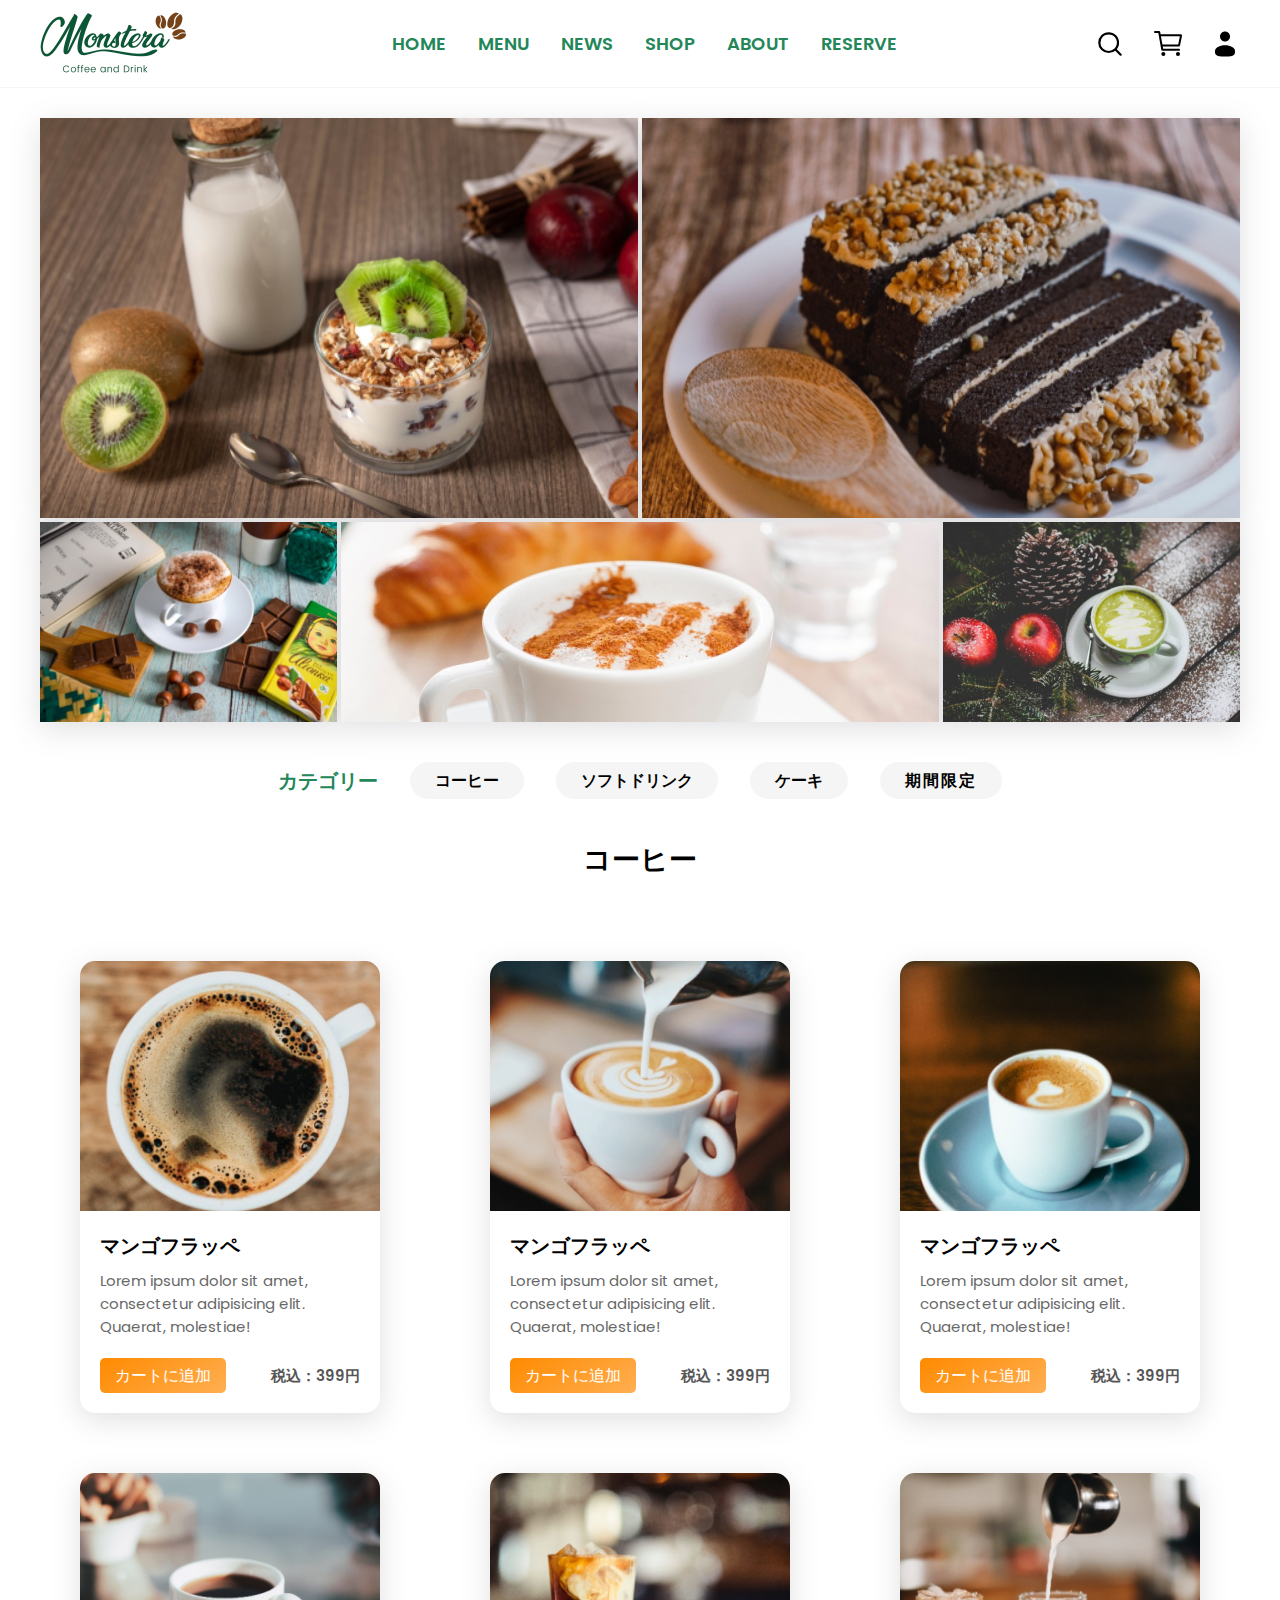
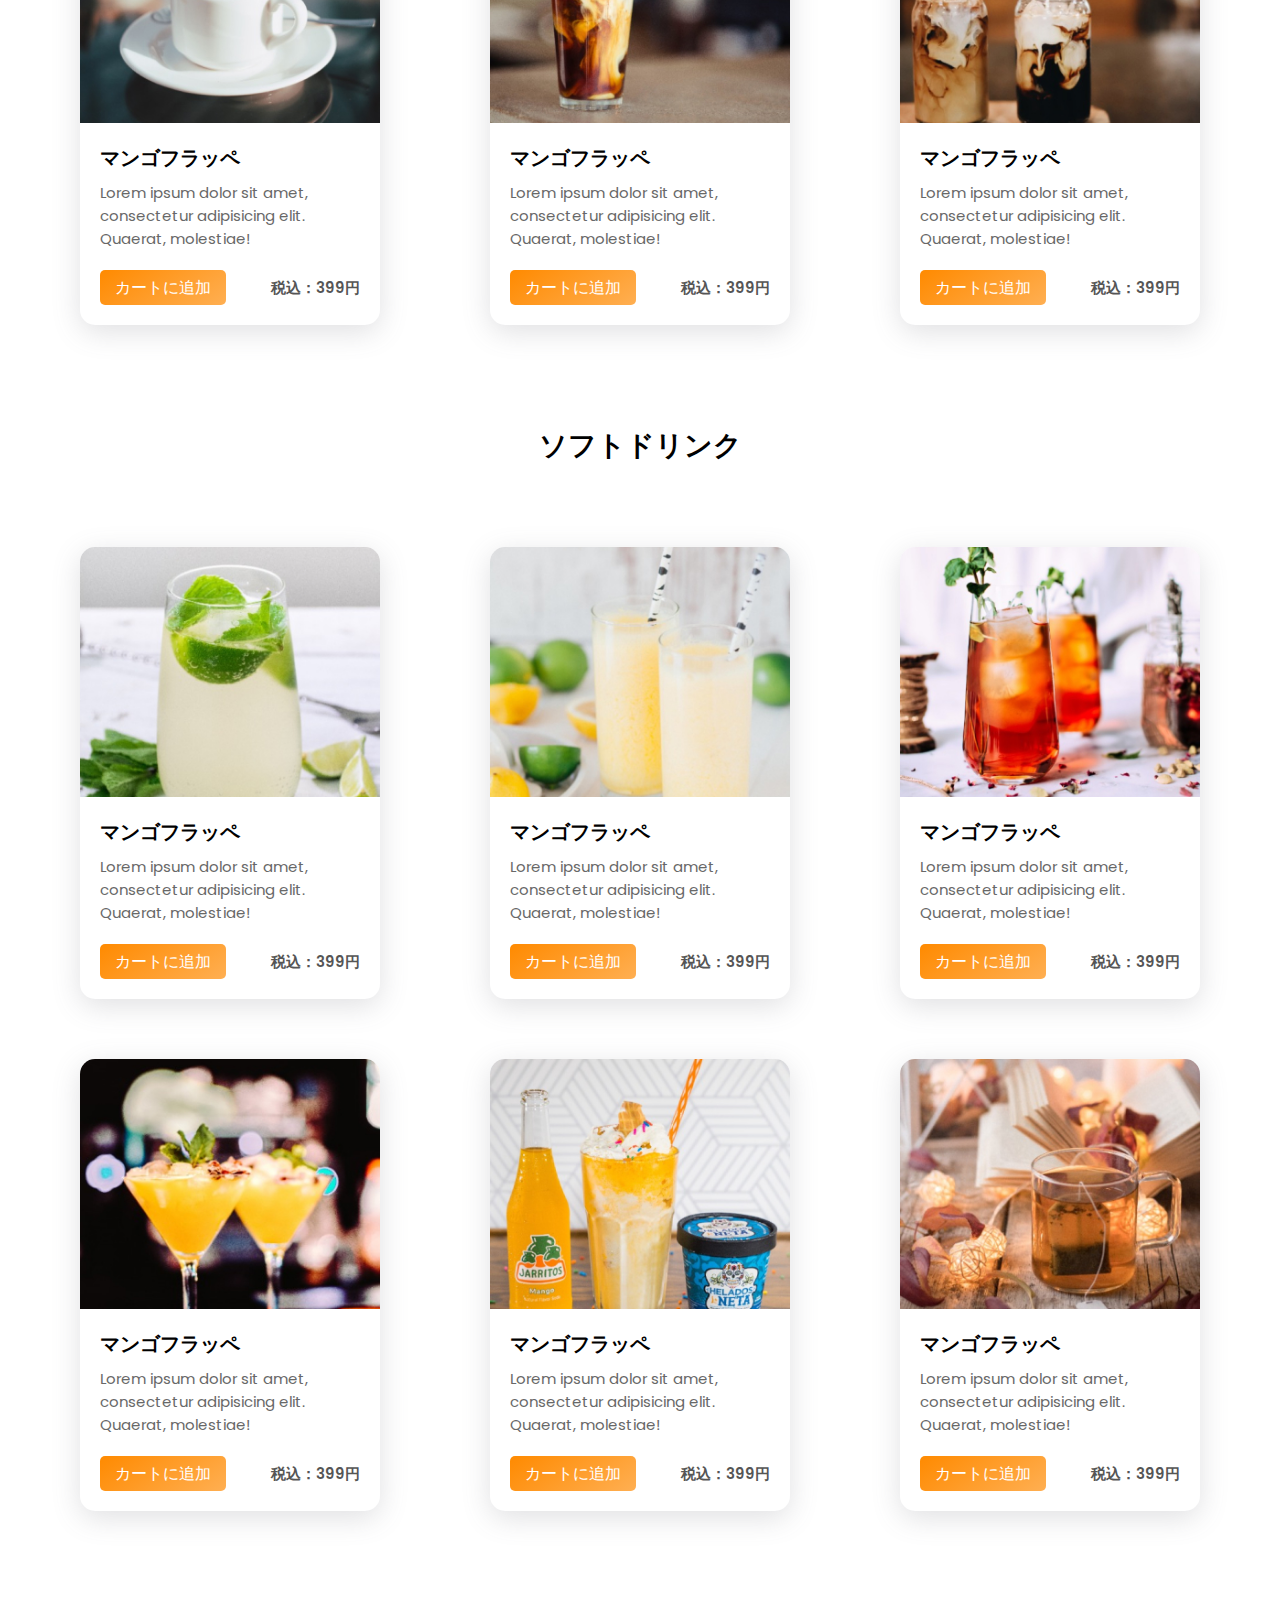
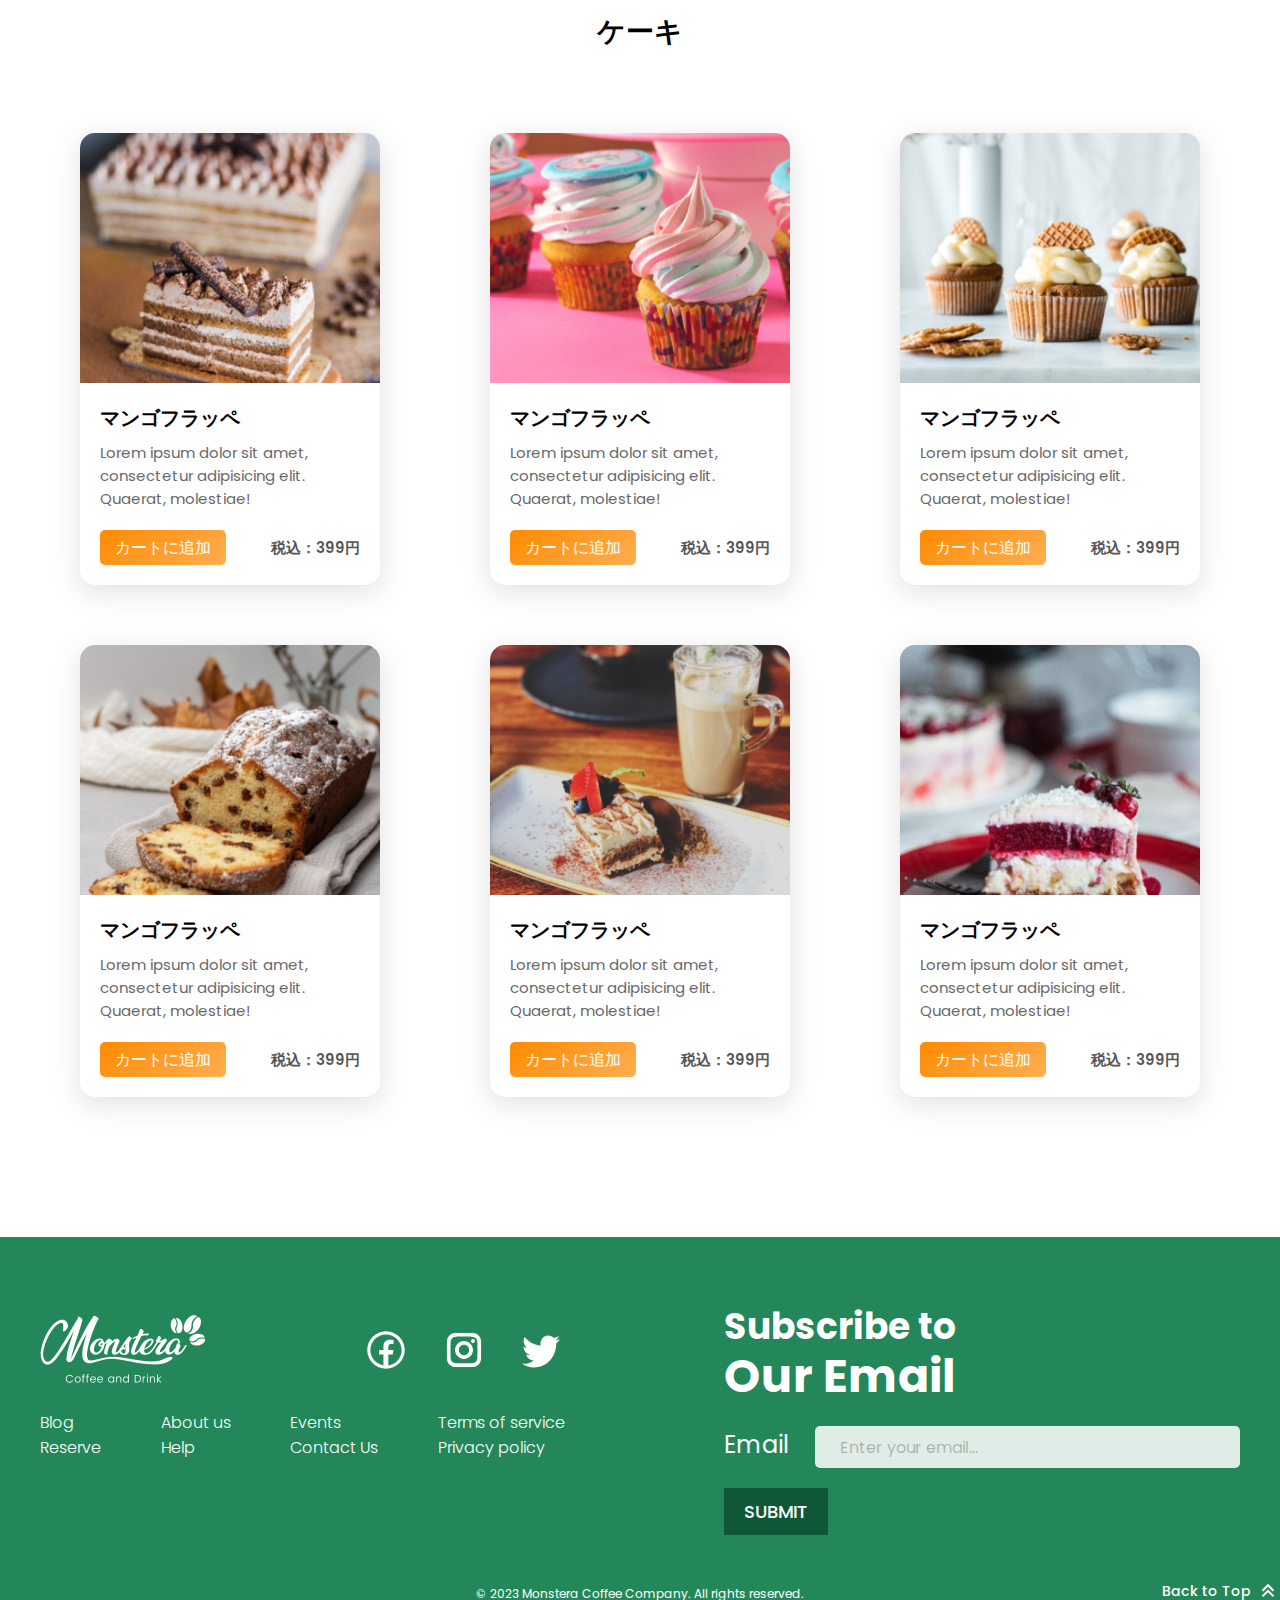
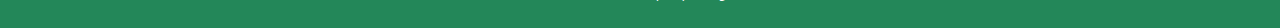
==== commit 411f26fd: "g" ====
--- a/menu.html
+++ b/menu.html
@@ -472,7 +472,7 @@
             </div>
         </div>
     </section>
-    <footer class="footer" style="margin-top: 90px;">
+    <footer class="footer" style="margin-top: 80px">
         <div class="footer-container container">
             <div class="footer-main">
                 <div class="footer-content">
--- a/css/menu-style.css
+++ b/css/menu-style.css
@@ -921,20 +921,23 @@
   .footer-subs {
     display: none;
   }
+  .coffee:nth-child(n+2) {
+    margin-bottom: -30px;
+  }
   .coffee-content {
-    padding: 8px;
+    padding: 10px;
   }
   .coffee-item-title {
     font-size: 16px;
-    margin-bottom: 6px;
+    margin-bottom: 4px;
   }
   .coffee-item {
-    max-width: 180px;
+    max-width: 185px;
     margin-right: 15px;
   }
   .coffee-desc {
     font-size: 12px;
-    margin-bottom: 12px;
+    margin-bottom: 8px;
     line-height: 1.4;
   }
   .coffee-price {
@@ -952,6 +955,9 @@
     display: none;
     visibility: hidden;
   }
+  .coffee .main-title {
+    margin-bottom: 40px;
+  }
 }
 
 /*# sourceMappingURL=menu-style.css.map */
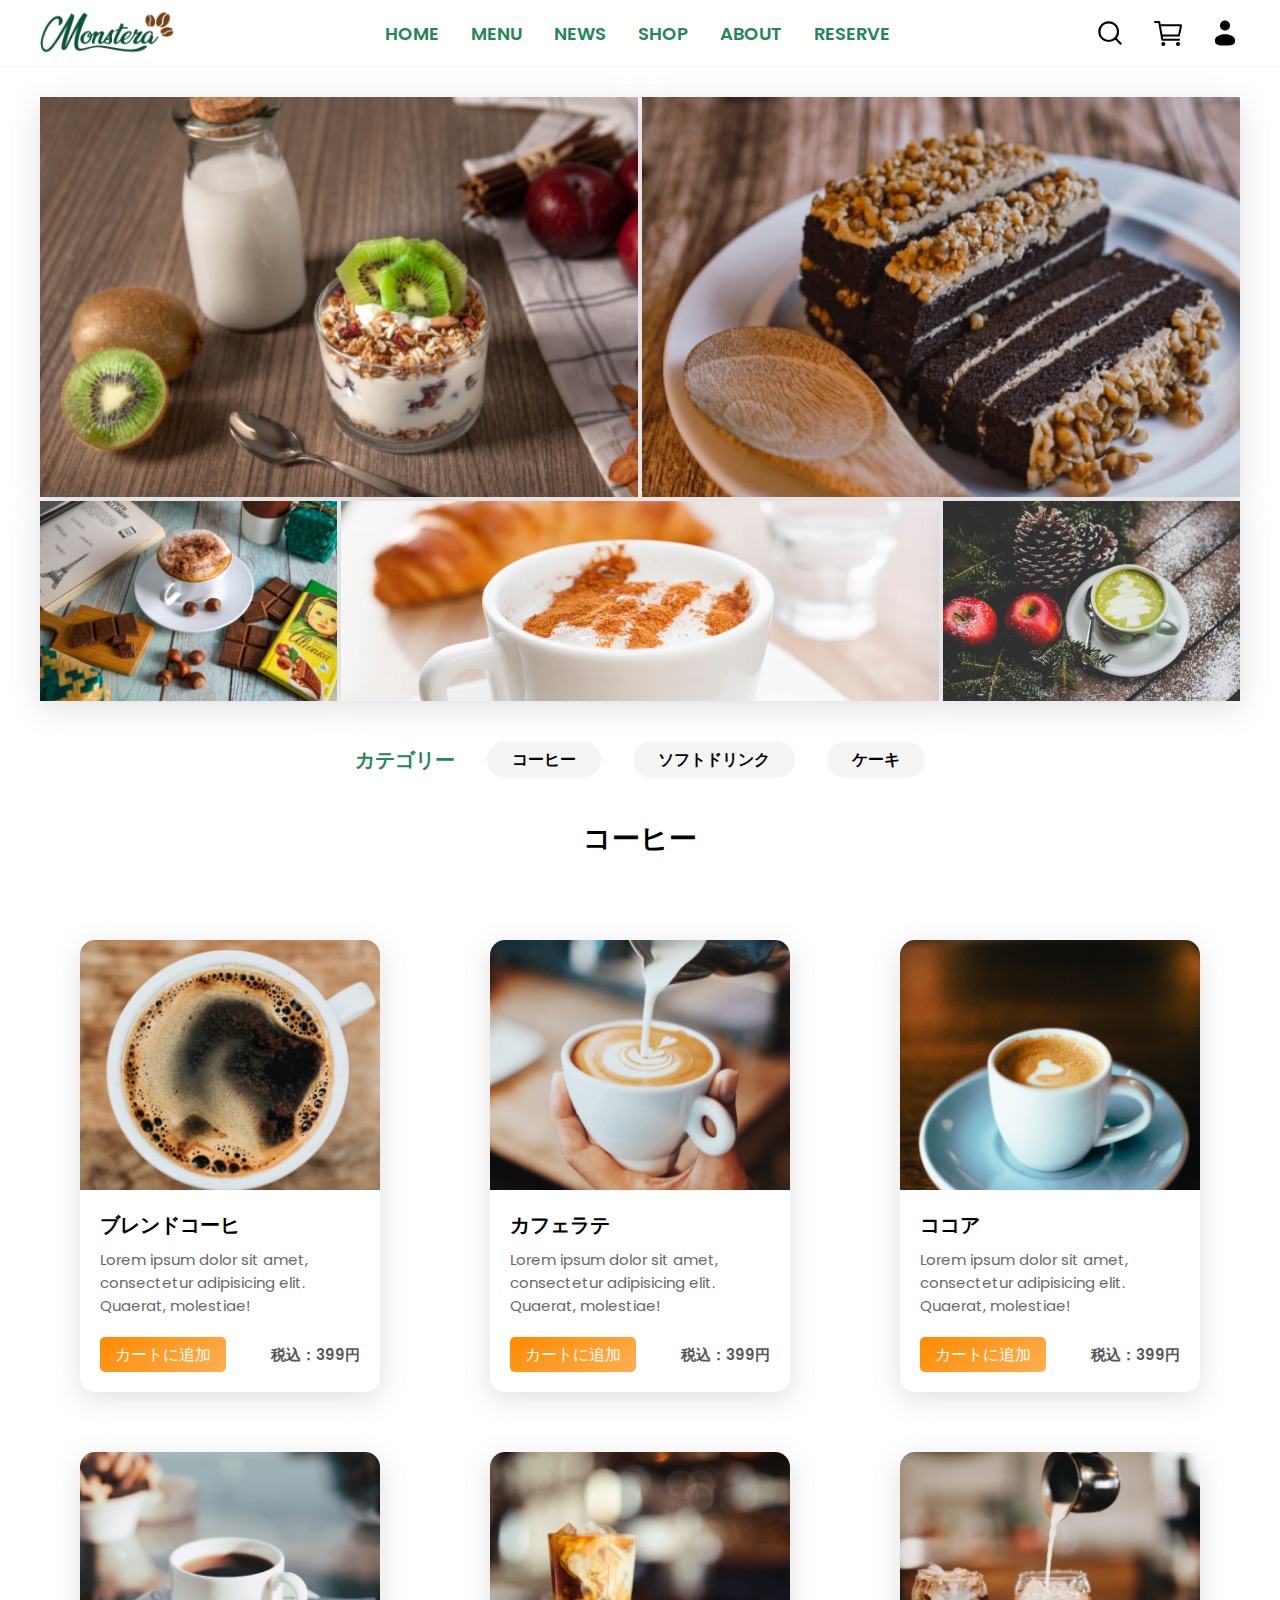
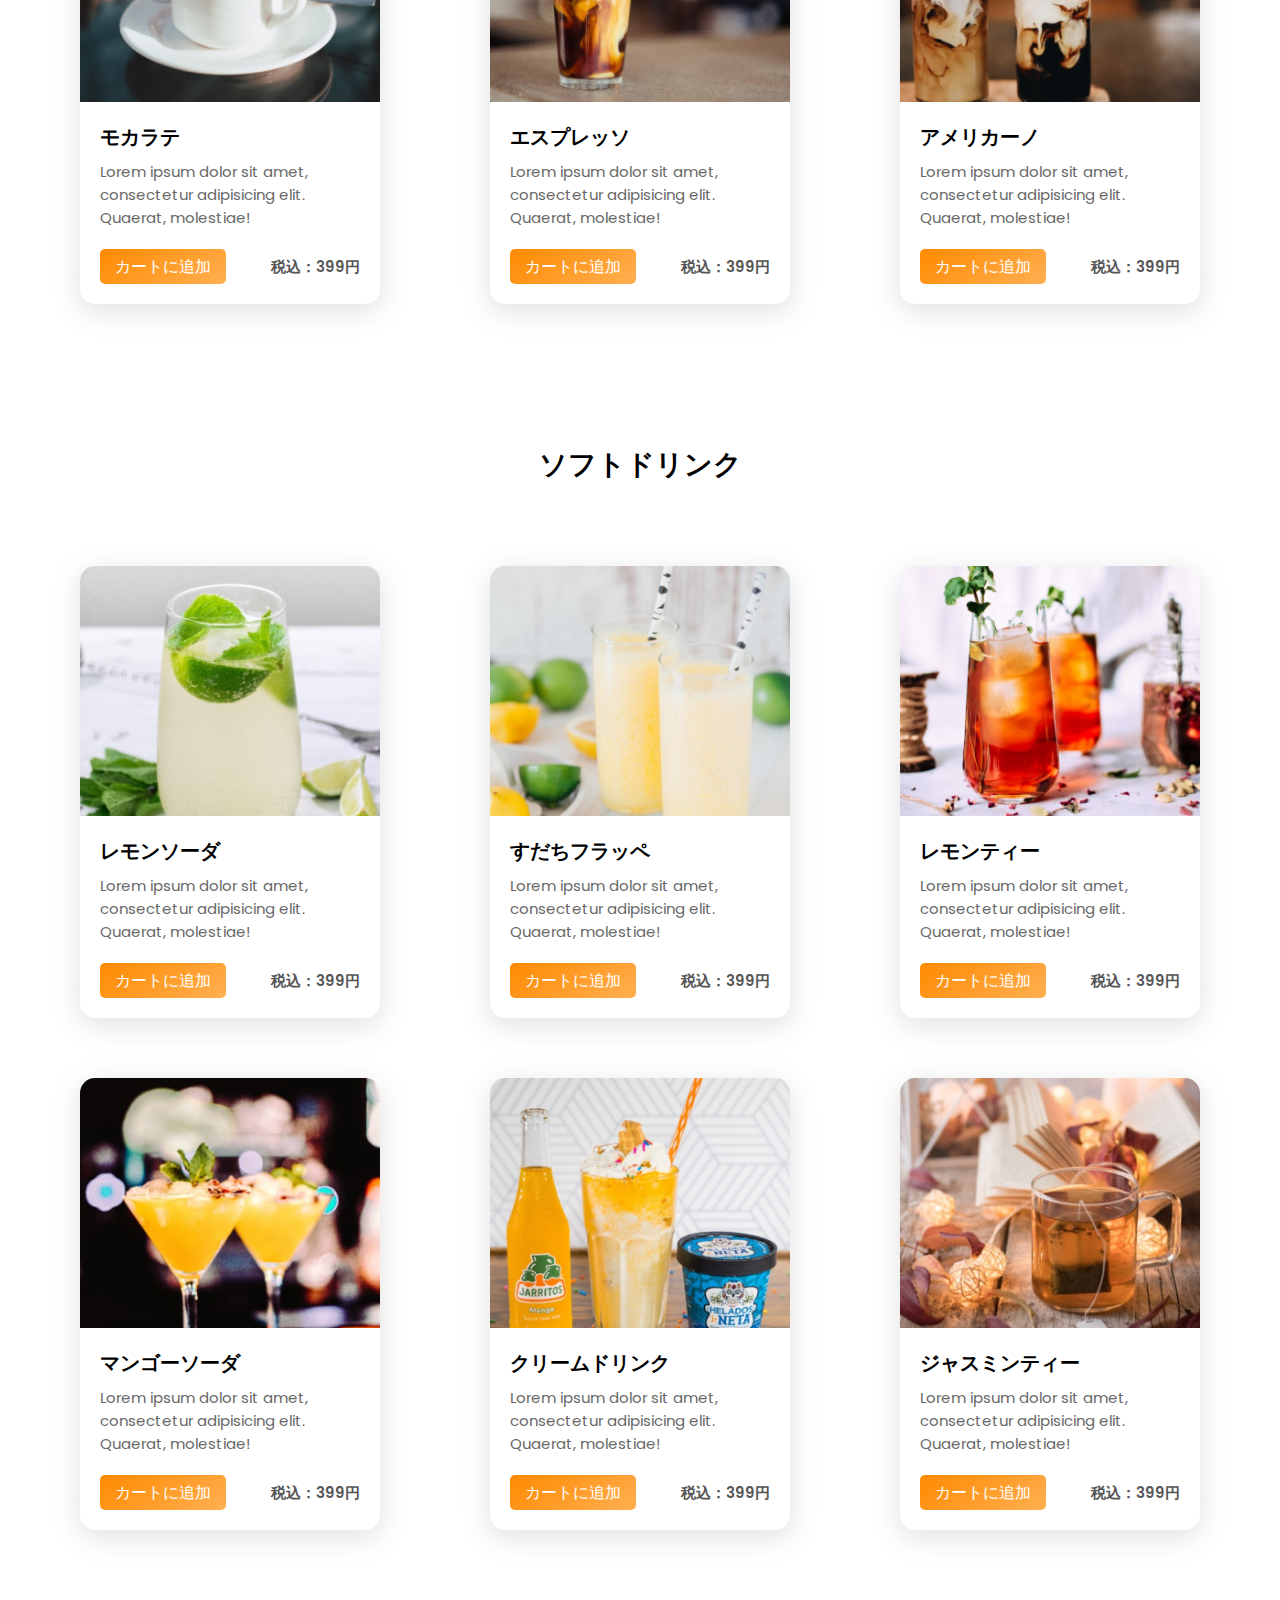
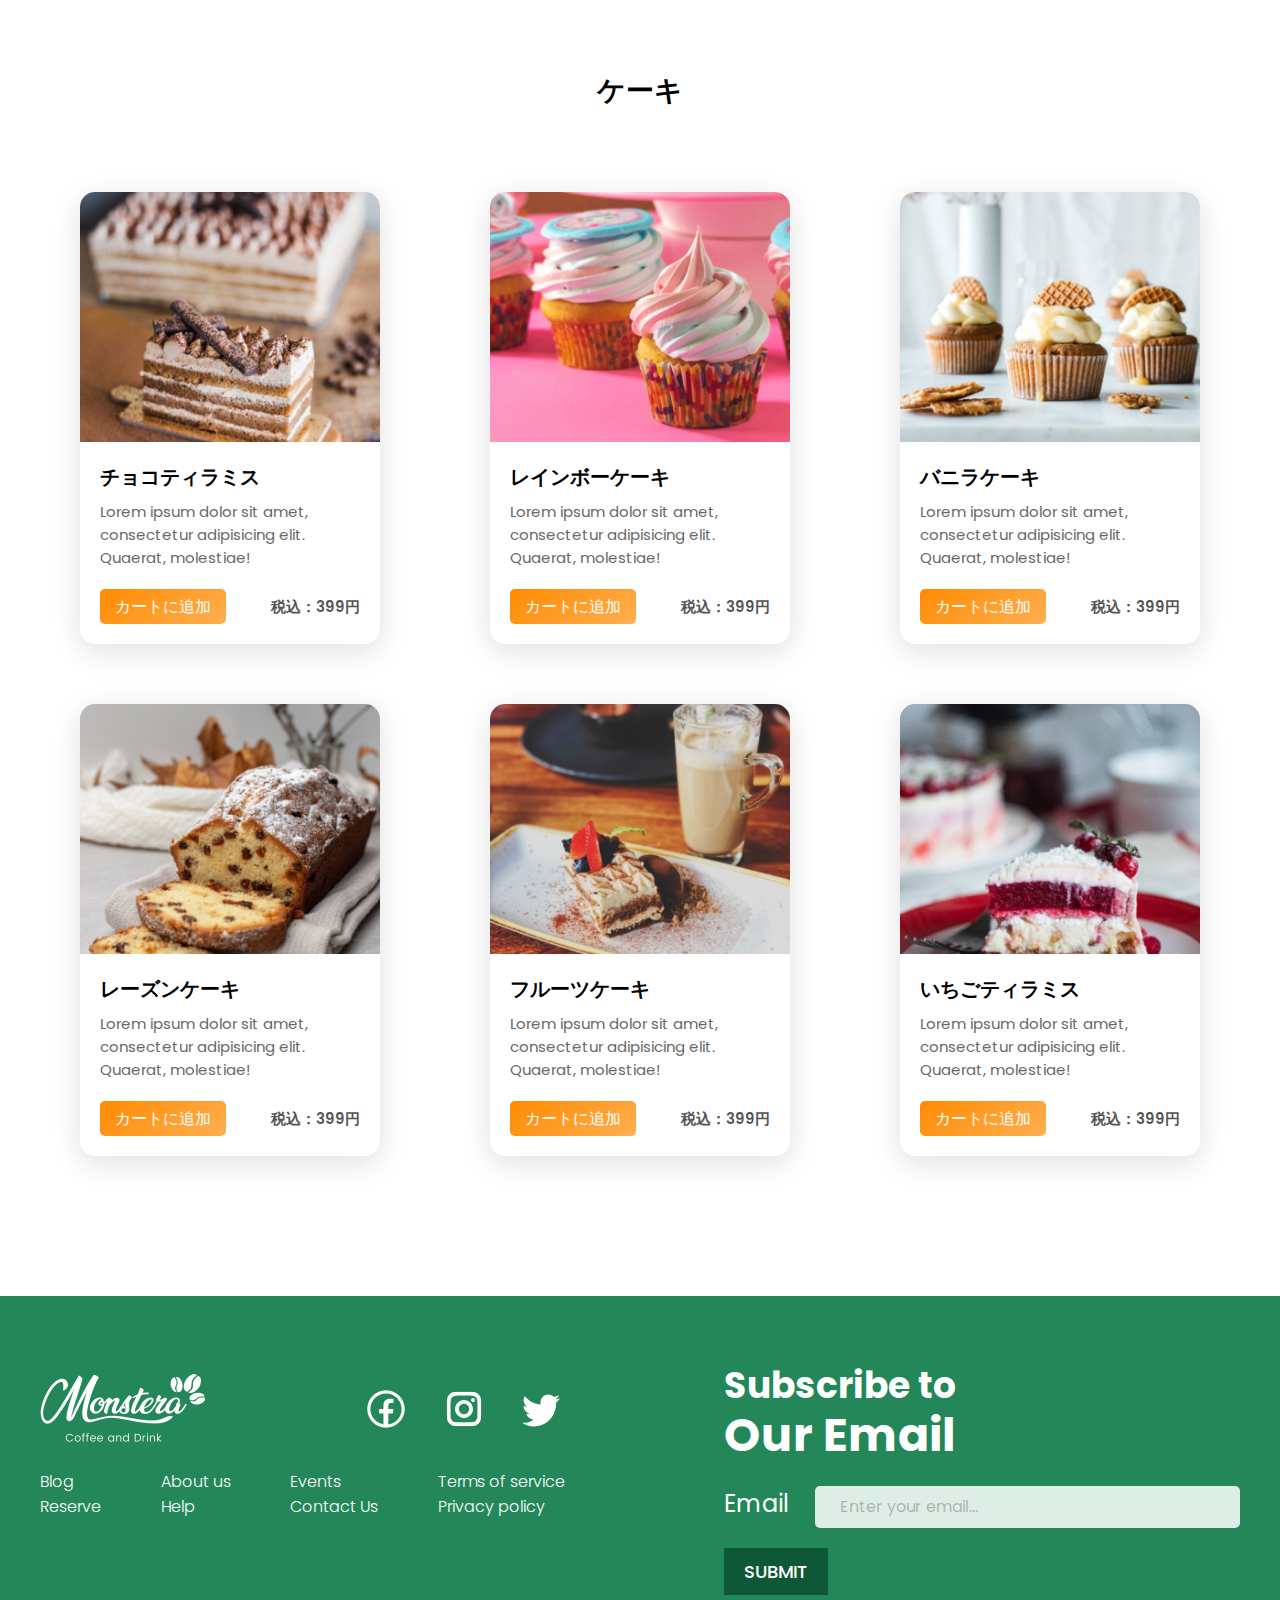
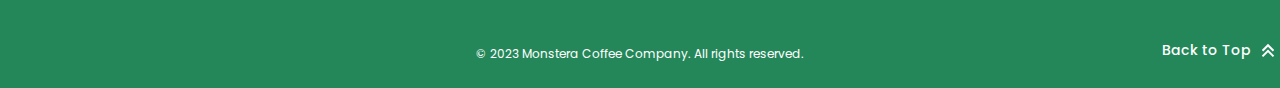
==== commit 2b9df588: "r" ====
--- a/menu.html
+++ b/menu.html
@@ -75,14 +75,14 @@
     <header class="header" id="header">             
         <div class="header-top container">
             <a href="./index.html" class="logo-box-wrap">
-                <img srcset="./images/textLogo-color.png 2x" alt="">
+                <img srcset="./images/textLogo-colorNoBottom.png 2.2x" alt="">
             </a>
             <nav>
                 <ul class="menu-list">
                     <li class="menu-item"><a href="./index.html">HOME</a></li>
-                    <li class="menu-item"><a href="./menu.html">MENU</a></li>
+                    <li class="menu-item"><a href="#">MENU</a></li>
                     <li class="menu-item"><a href="./news.html">NEWS</a></li>
-                    <li class="menu-item"><a href="#">SHOP</a></li>
+                    <li class="menu-item"><a href="./shop.html">SHOP</a></li>
                     <li class="menu-item"><a href="./about.html">ABOUT</a></li>
                     <li class="menu-item"><a href="./reserve.html">RESERVE</a></li>
                 </ul>
@@ -159,7 +159,6 @@
                 <li class="category-item"><a href="#coffee">コーヒー</a></li>
                 <li class="category-item"><a href="#soft">ソフトドリンク</a></li>
                 <li class="category-item"><a href="#cake">ケーキ</a></li>
-                <li class="category-item"><a href="#kikan">期間限定</a></li>
             </ul>
         </div>
         <div class="coffee container" id="coffee">
@@ -170,7 +169,7 @@
                 <div class="coffee-item">
                     <div class="coffee-img"><img src="./images/menu/cf1.jpg" alt=""></div>
                     <div class="coffee-content">
-                        <p class="coffee-item-title">マンゴフラッペ</p>
+                        <p class="coffee-item-title">ブレンドコーヒ</p>
                         <p class="coffee-desc">Lorem ipsum dolor sit amet, consectetur adipisicing elit. Quaerat, molestiae!</p>
                         <div class="coffee-bottom">
                             <button class="orange-btn">
@@ -186,7 +185,7 @@
                 <div class="coffee-item">
                     <div class="coffee-img"><img src="./images/menu/cf2.jpg" alt=""></div>
                     <div class="coffee-content">
-                        <p class="coffee-item-title">マンゴフラッペ</p>
+                        <p class="coffee-item-title">カフェラテ</p>
                         <p class="coffee-desc">Lorem ipsum dolor sit amet, consectetur adipisicing elit. Quaerat, molestiae!</p>
                         <div class="coffee-bottom">
                             <button class="orange-btn">
@@ -202,7 +201,7 @@
                 <div class="coffee-item">
                     <div class="coffee-img"><img src="./images/menu/cf3.jpg" alt=""></div>
                     <div class="coffee-content">
-                        <p class="coffee-item-title">マンゴフラッペ</p>
+                        <p class="coffee-item-title">ココア</p>
                         <p class="coffee-desc">Lorem ipsum dolor sit amet, consectetur adipisicing elit. Quaerat, molestiae!</p>
                         <div class="coffee-bottom">
                             <button class="orange-btn">
@@ -218,7 +217,7 @@
                 <div class="coffee-item">
                     <div class="coffee-img"><img src="./images/menu/cf4.jpg" alt=""></div>
                     <div class="coffee-content">
-                        <p class="coffee-item-title">マンゴフラッペ</p>
+                        <p class="coffee-item-title">モカラテ</p>
                         <p class="coffee-desc">Lorem ipsum dolor sit amet, consectetur adipisicing elit. Quaerat, molestiae!</p>
                         <div class="coffee-bottom">
                             <button class="orange-btn">
@@ -234,7 +233,7 @@
                 <div class="coffee-item">
                     <div class="coffee-img"><img src="./images/menu/cf5.jpg" alt=""></div>
                     <div class="coffee-content">
-                        <p class="coffee-item-title">マンゴフラッペ</p>
+                        <p class="coffee-item-title">エスプレッソ</p>
                         <p class="coffee-desc">Lorem ipsum dolor sit amet, consectetur adipisicing elit. Quaerat, molestiae!</p>
                         <div class="coffee-bottom">
                             <button class="orange-btn">
@@ -250,7 +249,7 @@
                 <div class="coffee-item">
                     <div class="coffee-img"><img src="./images/menu/cf6.jpg" alt=""></div>
                     <div class="coffee-content">
-                        <p class="coffee-item-title">マンゴフラッペ</p>
+                        <p class="coffee-item-title">アメリカーノ</p>
                         <p class="coffee-desc">Lorem ipsum dolor sit amet, consectetur adipisicing elit. Quaerat, molestiae!</p>
                         <div class="coffee-bottom">
                             <button class="orange-btn">
@@ -273,7 +272,7 @@
                 <div class="coffee-item">
                     <div class="coffee-img"><img src="./images/menu/so1.jpg" alt=""></div>
                     <div class="coffee-content">
-                        <p class="coffee-item-title">マンゴフラッペ</p>
+                        <p class="coffee-item-title">レモンソーダ</p>
                         <p class="coffee-desc">Lorem ipsum dolor sit amet, consectetur adipisicing elit. Quaerat, molestiae!</p>
                         <div class="coffee-bottom">
                             <button class="orange-btn">
@@ -289,7 +288,7 @@
                 <div class="coffee-item">
                     <div class="coffee-img"><img src="./images/menu/so2.jpg" alt=""></div>
                     <div class="coffee-content">
-                        <p class="coffee-item-title">マンゴフラッペ</p>
+                        <p class="coffee-item-title">すだちフラッペ</p>
                         <p class="coffee-desc">Lorem ipsum dolor sit amet, consectetur adipisicing elit. Quaerat, molestiae!</p>
                         <div class="coffee-bottom">
                             <button class="orange-btn">
@@ -305,7 +304,7 @@
                 <div class="coffee-item">
                     <div class="coffee-img"><img src="./images/menu/so3.jpg" alt=""></div>
                     <div class="coffee-content">
-                        <p class="coffee-item-title">マンゴフラッペ</p>
+                        <p class="coffee-item-title">レモンティー</p>
                         <p class="coffee-desc">Lorem ipsum dolor sit amet, consectetur adipisicing elit. Quaerat, molestiae!</p>
                         <div class="coffee-bottom">
                             <button class="orange-btn">
@@ -321,7 +320,7 @@
                 <div class="coffee-item">
                     <div class="coffee-img"><img src="./images/menu/so4.jpg" alt=""></div>
                     <div class="coffee-content">
-                        <p class="coffee-item-title">マンゴフラッペ</p>
+                        <p class="coffee-item-title">マンゴーソーダ</p>
                         <p class="coffee-desc">Lorem ipsum dolor sit amet, consectetur adipisicing elit. Quaerat, molestiae!</p>
                         <div class="coffee-bottom">
                             <button class="orange-btn">
@@ -337,7 +336,7 @@
                 <div class="coffee-item">
                     <div class="coffee-img"><img src="./images/menu/so5.jpg" alt=""></div>
                     <div class="coffee-content">
-                        <p class="coffee-item-title">マンゴフラッペ</p>
+                        <p class="coffee-item-title">クリームドリンク</p>
                         <p class="coffee-desc">Lorem ipsum dolor sit amet, consectetur adipisicing elit. Quaerat, molestiae!</p>
                         <div class="coffee-bottom">
                             <button class="orange-btn">
@@ -353,7 +352,7 @@
                 <div class="coffee-item">
                     <div class="coffee-img"><img src="./images/menu/so6.jpg" alt=""></div>
                     <div class="coffee-content">
-                        <p class="coffee-item-title">マンゴフラッペ</p>
+                        <p class="coffee-item-title">ジャスミンティー</p>
                         <p class="coffee-desc">Lorem ipsum dolor sit amet, consectetur adipisicing elit. Quaerat, molestiae!</p>
                         <div class="coffee-bottom">
                             <button class="orange-btn">
@@ -376,7 +375,7 @@
                 <div class="coffee-item">
                     <div class="coffee-img"><img src="./images/menu/ca1.jpg" alt=""></div>
                     <div class="coffee-content">
-                        <p class="coffee-item-title">マンゴフラッペ</p>
+                        <p class="coffee-item-title">チョコティラミス</p>
                         <p class="coffee-desc">Lorem ipsum dolor sit amet, consectetur adipisicing elit. Quaerat, molestiae!</p>
                         <div class="coffee-bottom">
                             <button class="orange-btn">
@@ -392,7 +391,7 @@
                 <div class="coffee-item">
                     <div class="coffee-img"><img src="./images/menu/ca2.jpg" alt=""></div>
                     <div class="coffee-content">
-                        <p class="coffee-item-title">マンゴフラッペ</p>
+                        <p class="coffee-item-title">レインボーケーキ</p>
                         <p class="coffee-desc">Lorem ipsum dolor sit amet, consectetur adipisicing elit. Quaerat, molestiae!</p>
                         <div class="coffee-bottom">
                             <button class="orange-btn">
@@ -408,7 +407,7 @@
                 <div class="coffee-item">
                     <div class="coffee-img"><img src="./images/menu/ca3.jpg" alt=""></div>
                     <div class="coffee-content">
-                        <p class="coffee-item-title">マンゴフラッペ</p>
+                        <p class="coffee-item-title">バニラケーキ</p>
                         <p class="coffee-desc">Lorem ipsum dolor sit amet, consectetur adipisicing elit. Quaerat, molestiae!</p>
                         <div class="coffee-bottom">
                             <button class="orange-btn">
@@ -424,7 +423,7 @@
                 <div class="coffee-item">
                     <div class="coffee-img"><img src="./images/menu/ca4.jpg" alt=""></div>
                     <div class="coffee-content">
-                        <p class="coffee-item-title">マンゴフラッペ</p>
+                        <p class="coffee-item-title">レーズンケーキ</p>
                         <p class="coffee-desc">Lorem ipsum dolor sit amet, consectetur adipisicing elit. Quaerat, molestiae!</p>
                         <div class="coffee-bottom">
                             <button class="orange-btn">
@@ -440,7 +439,7 @@
                 <div class="coffee-item">
                     <div class="coffee-img"><img src="./images/menu/ca5.jpg" alt=""></div>
                     <div class="coffee-content">
-                        <p class="coffee-item-title">マンゴフラッペ</p>
+                        <p class="coffee-item-title">フルーツケーキ</p>
                         <p class="coffee-desc">Lorem ipsum dolor sit amet, consectetur adipisicing elit. Quaerat, molestiae!</p>
                         <div class="coffee-bottom">
                             <button class="orange-btn">
@@ -456,7 +455,7 @@
                 <div class="coffee-item">
                     <div class="coffee-img"><img src="./images/menu/ca6.jpg" alt=""></div>
                     <div class="coffee-content">
-                        <p class="coffee-item-title">マンゴフラッペ</p>
+                        <p class="coffee-item-title">いちごティラミス</p>
                         <p class="coffee-desc">Lorem ipsum dolor sit amet, consectetur adipisicing elit. Quaerat, molestiae!</p>
                         <div class="coffee-bottom">
                             <button class="orange-btn">
@@ -548,6 +547,6 @@
             </div>
         </div>
     </footer>
-    <script href="./js/global.js"></script>
+    <script src="./js/global.js"></script>
 </body>
 </html>--- a/css/menu-style.css
+++ b/css/menu-style.css
@@ -110,6 +110,7 @@
 .main-title h2 {
   display: inline-block;
   position: relative;
+  white-space: nowrap;
 }
 .main-title h2:before {
   content: "";
@@ -123,10 +124,12 @@
   transition: 0.2s;
 }
 
-.new, .shop, .campain, .fashion, .product, .plant {
-  margin-bottom: 90px;
-}
-.new:hover .main-title h2::before, .shop:hover .main-title h2::before, .campain:hover .main-title h2::before, .fashion:hover .main-title h2::before, .product:hover .main-title h2::before, .plant:hover .main-title h2::before {
+.new, .shop, .campain, .fashion, .product, .plant,
+.coffee {
+  margin-bottom: 80px;
+}
+.new:hover .main-title h2::before, .shop:hover .main-title h2::before, .campain:hover .main-title h2::before, .fashion:hover .main-title h2::before, .product:hover .main-title h2::before, .plant:hover .main-title h2::before,
+.coffee:hover .main-title h2::before {
   width: 100%;
 }
 
@@ -903,14 +906,14 @@
   .header-future {
     display: none;
   }
-  .category {
+  .coffee-category {
     margin-left: 20px;
   }
-  .category-title {
+  .coffee-category-title {
     margin-right: 20px;
     font-size: 16px;
   }
-  .category-item {
+  .coffee-category-item {
     margin-right: 20px;
     padding: 6px 15px;
     font-size: 14px;
@@ -921,18 +924,21 @@
   .footer-subs {
     display: none;
   }
+  .coffee-container {
+    margin-left: 15px;
+  }
   .coffee:nth-child(n+2) {
     margin-bottom: -30px;
   }
   .coffee-content {
-    padding: 10px;
+    padding: 14px;
   }
   .coffee-item-title {
     font-size: 16px;
     margin-bottom: 4px;
   }
   .coffee-item {
-    max-width: 185px;
+    max-width: 192px;
     margin-right: 15px;
   }
   .coffee-desc {
@@ -958,6 +964,9 @@
   .coffee .main-title {
     margin-bottom: 40px;
   }
+  .footer-to-top {
+    right: 30px;
+  }
 }
 
 /*# sourceMappingURL=menu-style.css.map */
